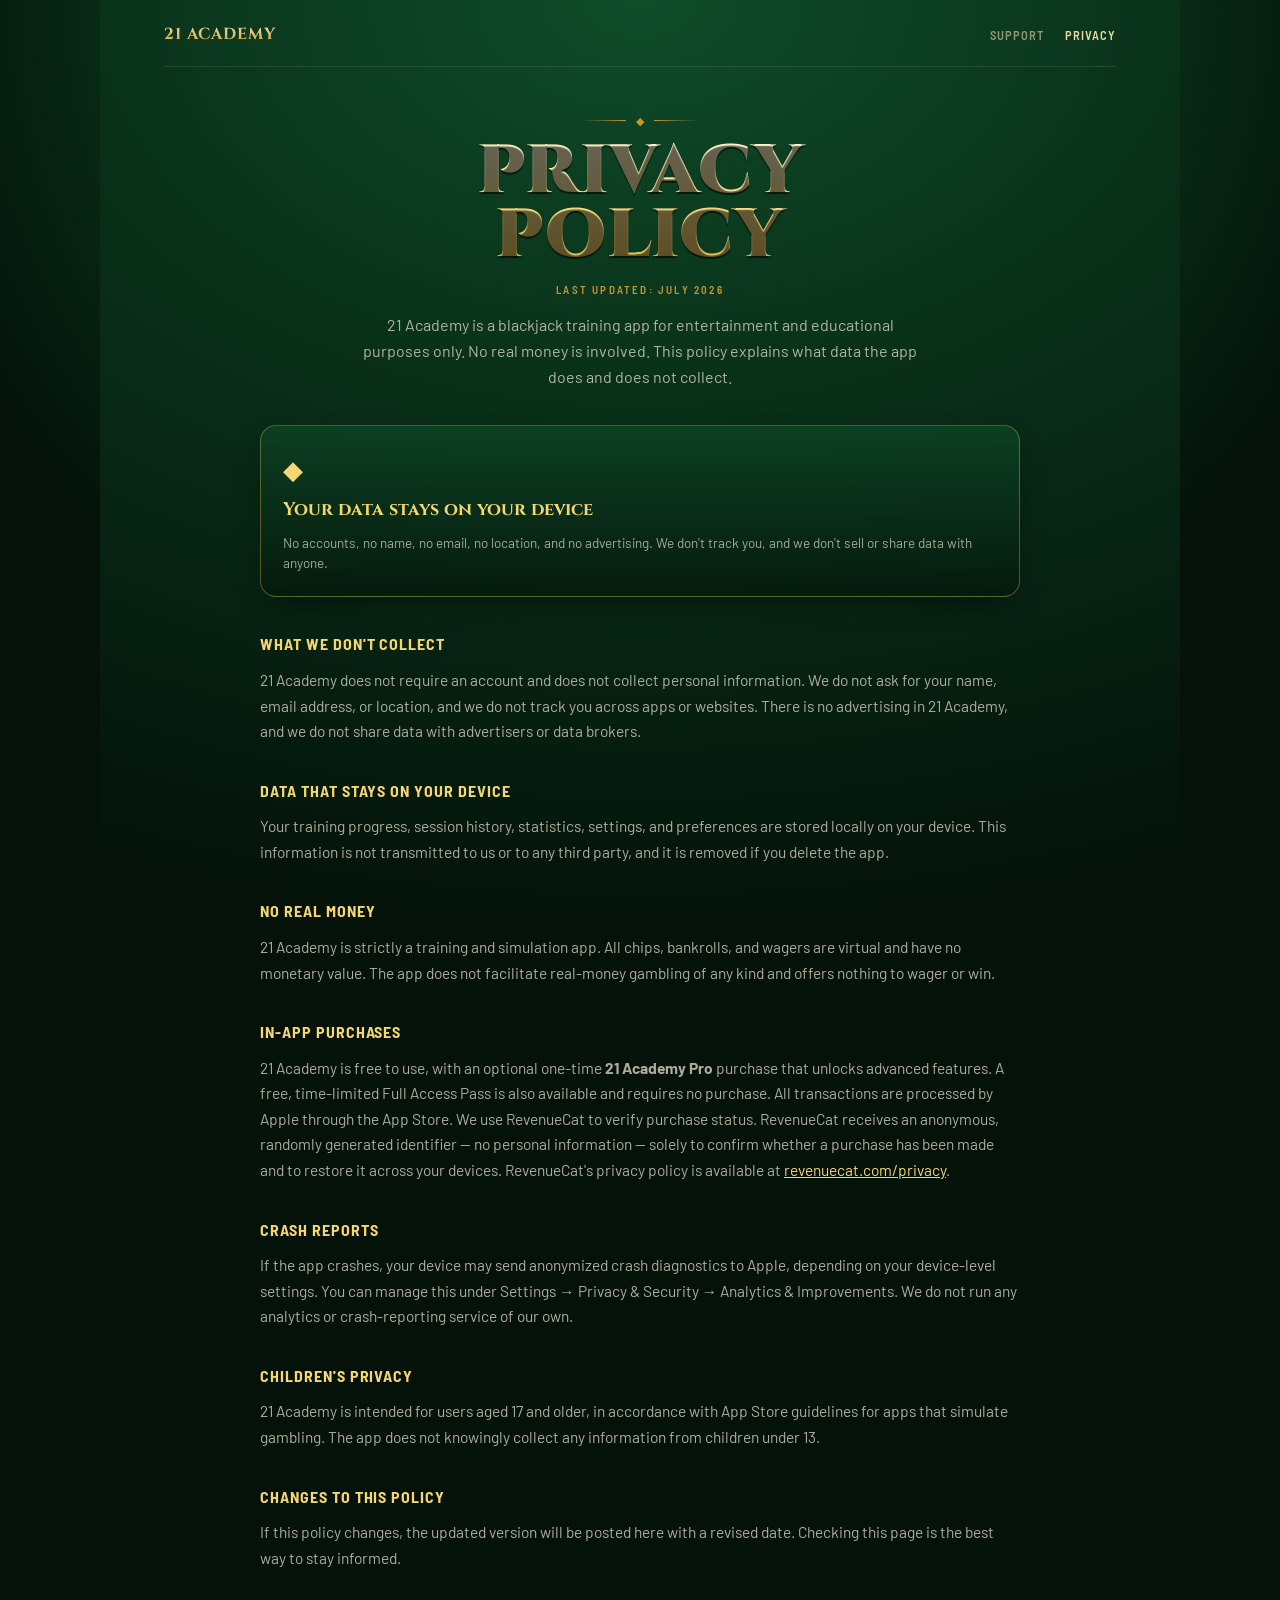
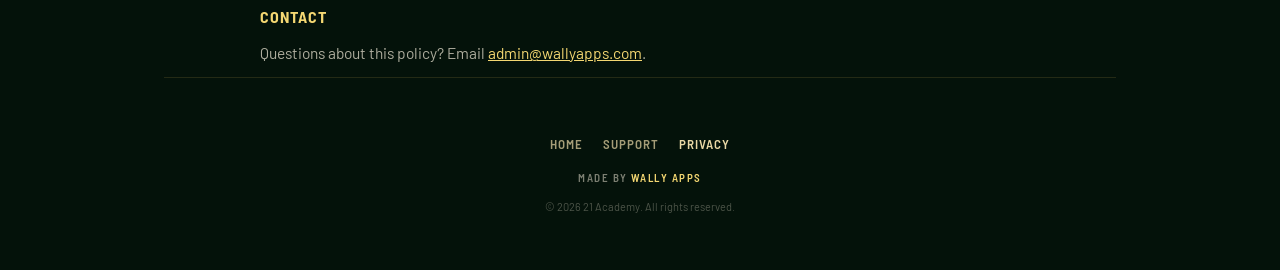
==== privacy.html @ a5bb040f "Initial 21 Academy marketing site Static site (no build step) modeled on the craps-royale site, resk" ====
<!DOCTYPE html>
<html lang="en">
<head>
<meta charset="UTF-8" />
<meta name="viewport" content="width=device-width, initial-scale=1, viewport-fit=cover" />
<title>Privacy Policy — 21 Academy</title>
<meta name="description" content="Privacy policy for 21 Academy — what data we collect and how it is used. Short version: your data stays on your device." />
<meta name="theme-color" content="#04120a" />
<link rel="preconnect" href="https://fonts.googleapis.com" />
<link rel="preconnect" href="https://fonts.gstatic.com" crossorigin />
<link href="https://fonts.googleapis.com/css2?family=Cinzel:wght@400;600;700;800;900&family=Barlow:ital,wght@0,400;0,500;0,600;0,700;1,500&family=Barlow+Semi+Condensed:wght@500;600;700&display=swap" rel="stylesheet" />
<link rel="stylesheet" href="styles.css" />
</head>
<body>

<div class="col col-doc">

  <header class="doc-header">
    <a href="index.html" class="wordmark-sm small-wordmark">21 ACADEMY</a>
    <nav>
      <a href="support.html">Support</a>
      <a href="privacy.html" class="current">Privacy</a>
    </nav>
  </header>

  <div class="doc-title-block">
    <div class="flourish"><span class="rule l"></span><span class="diamond">◆</span><span class="rule r"></span></div>
    <h1 class="h1-doc gold-foil">PRIVACY<br>POLICY</h1>
    <div class="eyebrow" style="margin-top:8px;">Last updated: July 2026</div>
    <p class="doc-intro" style="margin-top:14px;">21 Academy is a blackjack training app for entertainment and educational purposes only. No real money is involved. This policy explains what data the app does and does not collect.</p>
  </div>

  <div class="card">
    <span class="diamond-lg" aria-hidden="true">◆</span>
    <h3>Your data stays on your device</h3>
    <div class="card-sub">No accounts, no name, no email, no location, and no advertising. We don't track you, and we don't sell or share data with anyone.</div>
  </div>

  <div class="prose">

    <h2>What we don't collect</h2>
    <p>21 Academy does not require an account and does not collect personal information. We do not ask for your name, email address, or location, and we do not track you across apps or websites. There is no advertising in 21 Academy, and we do not share data with advertisers or data brokers.</p>

    <h2>Data that stays on your device</h2>
    <p>Your training progress, session history, statistics, settings, and preferences are stored locally on your device. This information is not transmitted to us or to any third party, and it is removed if you delete the app.</p>

    <h2>No real money</h2>
    <p>21 Academy is strictly a training and simulation app. All chips, bankrolls, and wagers are virtual and have no monetary value. The app does not facilitate real-money gambling of any kind and offers nothing to wager or win.</p>

    <h2>In-app purchases</h2>
    <p>21 Academy is free to use, with an optional one-time <strong>21 Academy Pro</strong> purchase that unlocks advanced features. A free, time-limited Full Access Pass is also available and requires no purchase. All transactions are processed by Apple through the App Store. We use RevenueCat to verify purchase status. RevenueCat receives an anonymous, randomly generated identifier — no personal information — solely to confirm whether a purchase has been made and to restore it across your devices. RevenueCat's privacy policy is available at <a class="lnk" href="https://www.revenuecat.com/privacy">revenuecat.com/privacy</a>.</p>

    <h2>Crash reports</h2>
    <p>If the app crashes, your device may send anonymized crash diagnostics to Apple, depending on your device-level settings. You can manage this under Settings → Privacy &amp; Security → Analytics &amp; Improvements. We do not run any analytics or crash-reporting service of our own.</p>

    <h2>Children's privacy</h2>
    <p>21 Academy is intended for users aged 17 and older, in accordance with App Store guidelines for apps that simulate gambling. The app does not knowingly collect any information from children under 13.</p>

    <h2>Changes to this policy</h2>
    <p>If this policy changes, the updated version will be posted here with a revised date. Checking this page is the best way to stay informed.</p>

    <h2>Contact</h2>
    <p>Questions about this policy? Email <a class="lnk" data-crmail href="#"><span data-crmail-show>admin (at) wallyapps (dot) com</span></a>.</p>

  </div>

  <footer class="footer">
    <nav>
      <a href="index.html">Home</a>
      <a href="support.html">Support</a>
      <a href="privacy.html" class="current">Privacy</a>
    </nav>
    <p class="madeby">Made by <a href="https://wallyapps.com">Wally Apps</a></p>
    <p class="copyright">© 2026 21 Academy. All rights reserved.</p>
  </footer>

</div>

<script src="site.js"></script>
</body>
</html>
---- styles.css ----
/* 21 Academy — shared styles. Mobile-first; column max-width 460px.
   Palette: deep casino-green felt + gold trim. Portrait phone mockups. */

*, *::before, *::after { box-sizing: border-box; }
html, body { margin: 0; padding: 0; }
body {
  background: #04120a;
  color: rgba(245, 238, 220, 0.7);
  font-family: 'Barlow', -apple-system, BlinkMacSystemFont, sans-serif;
  font-size: 14.5px;
  line-height: 1.6;
  -webkit-font-smoothing: antialiased;
  -webkit-text-size-adjust: 100%;
}
img { max-width: 100%; display: block; }
a { color: #F4D772; text-decoration: none; }
a:hover { text-decoration: underline; }

/* ---- Layout columns ---- */
.col {
  max-width: 460px;
  margin: 0 auto;
  position: relative;
}
.col-home {
  background:
    radial-gradient(130% 50% at 50% 0%, #0f4c2a 0%, #093019 42%, #04120a 100%);
  overflow: hidden;
  box-shadow: 0 0 80px rgba(0,0,0,0.6);
}
.col-doc {
  padding: 0 22px;
  background:
    radial-gradient(130% 50% at 50% 0%, #0f4c2a 0%, #093019 42%, #04120a 100%);
  min-height: 100vh;
}

/* ---- Typography helpers ---- */
.cinzel { font-family: 'Cinzel', serif; }
.barlow-sc { font-family: 'Barlow Semi Condensed', sans-serif; }

.eyebrow {
  font-family: 'Barlow Semi Condensed', sans-serif;
  font-weight: 600;
  font-size: 11px;
  letter-spacing: 0.2em;
  text-transform: uppercase;
  color: #C9962E;
}
.subhead {
  font-family: 'Barlow Semi Condensed', sans-serif;
  font-weight: 600;
  font-size: 13px;
  letter-spacing: 0.16em;
  text-transform: uppercase;
  color: #E9D8A6;
}

.gold-foil {
  background: linear-gradient(180deg, #FFF7D2 0%, #F7DE84 24%, #E6BB52 46%, #B07F2A 72%, #8C6420 86%, #EAC56F 100%);
  -webkit-background-clip: text;
  background-clip: text;
  -webkit-text-fill-color: transparent;
  color: transparent;
  background-size: 100% 220%;
  text-shadow: 0 2px 1px rgba(0,0,0,0.6);
  animation: goldShimmer 7s ease-in-out infinite alternate;
}
.section-title-gradient {
  background: linear-gradient(180deg, #FBEDB0, #E6BB52 55%, #A87E2C);
  -webkit-background-clip: text;
  background-clip: text;
  -webkit-text-fill-color: transparent;
  color: transparent;
  text-shadow: 0 1px 0 rgba(0,0,0,0.5);
}
.small-wordmark {
  background: linear-gradient(180deg, #F6E4A6, #C9962E);
  -webkit-background-clip: text;
  background-clip: text;
  -webkit-text-fill-color: transparent;
  color: transparent;
}

@keyframes goldShimmer {
  0% { background-position: 50% 0; }
  100% { background-position: 50% 100%; }
}
@keyframes floatYrot {
  0%, 100% { transform: rotate(-3deg) translateY(0); }
  50%      { transform: rotate(-3deg) translateY(-9px); }
}
@keyframes glowPulse {
  0%, 100% {
    box-shadow:
      0 6px 18px rgba(0,0,0,0.5),
      0 0 22px rgba(231,190,85,0.25),
      0 0 0 1px rgba(231,190,85,0.55) inset;
  }
  50% {
    box-shadow:
      0 6px 18px rgba(0,0,0,0.5),
      0 0 34px rgba(231,190,85,0.5),
      0 0 0 1px rgba(231,190,85,0.85) inset;
  }
}

/* ---- Wordmark: the "21" badge lockup ---- */
.wordmark-21 {
  display: inline-flex;
  align-items: center;
  gap: 8px;
}
.wordmark-21 .num {
  font-family: 'Cinzel', serif;
  font-weight: 900;
}

/* ---- Flourish divider ---- */
.flourish {
  display: flex;
  align-items: center;
  justify-content: center;
  gap: 10px;
  margin: 14px auto;
}
.flourish .rule { width: 44px; height: 1px; }
.flourish .rule.l { background: linear-gradient(90deg, transparent, #C9962E); }
.flourish .rule.r { background: linear-gradient(270deg, transparent, #C9962E); }
.flourish .diamond { color: #C9962E; font-size: 11px; line-height: 1; }

/* ---- App Store badge ---- */
.appstore-badge {
  display: inline-flex;
  align-items: center;
  gap: 11px;
  padding: 10px 20px;
  border-radius: 13px;
  background: linear-gradient(180deg, #1a1a1a, #000);
  border: 1px solid rgba(231,190,85,0.55);
  box-shadow: 0 6px 18px rgba(0,0,0,0.5);
  color: #fff;
  text-decoration: none;
}
.appstore-badge:hover { text-decoration: none; }
.appstore-badge .apple {
  width: 20px; height: 24px; fill: #fff; flex: none;
}
.appstore-badge .stack { display: flex; flex-direction: column; line-height: 1; text-align: left; }
.appstore-badge .stack .top { font-size: 9px; opacity: 0.85; }
.appstore-badge .stack .bot { font-size: 17px; font-weight: 600; margin-top: 2px; }
.appstore-badge.pulse { animation: glowPulse 4s ease-in-out infinite; }

/* ---- Sections (home) ---- */
.section {
  padding: 46px 26px;
  border-top: 1px solid rgba(231,190,85,0.12);
}
.section.hero {
  padding: 30px 26px 40px;
  position: relative;
  border-top: none;
  background: radial-gradient(125% 60% at 50% -8%, #14683a, #0a3a20 46%, #04120a 100%);
  overflow: hidden;
}
.section.features { background: linear-gradient(180deg, #05160c, #082410); }
.section.training { background: radial-gradient(120% 55% at 50% 0%, #0d3f24, #05160c); }
.section.counting { background: linear-gradient(180deg, #05160c, #082410); }
.section.table {
  background: radial-gradient(135% 70% at 50% 100%, #0f5730, #093a20 50%, #05160c 100%);
}
.section.coach { background: radial-gradient(120% 55% at 50% 0%, #0d3f24, #05160c); }
.section.cta-band {
  background: linear-gradient(180deg, #0a3a20, #04120a);
  border-top: 1px solid rgba(231,190,85,0.2);
  text-align: center;
  padding: 40px 26px;
}

.hero .bokeh {
  position: absolute;
  top: -40px; right: -60px;
  width: 180px; height: 180px;
  background: radial-gradient(circle, rgba(231,190,85,0.2), transparent 68%);
  filter: blur(4px);
  pointer-events: none;
}

/* Inline header used in hero */
.hero-header {
  display: flex;
  align-items: center;
  justify-content: space-between;
  position: relative;
  z-index: 1;
}
.hero-header .wordmark-sm {
  font-family: 'Cinzel', serif;
  font-weight: 700;
  font-size: 16px;
  letter-spacing: 0.06em;
}
.hero-header nav a {
  font-family: 'Barlow Semi Condensed', sans-serif;
  font-weight: 600;
  font-size: 12.5px;
  letter-spacing: 0.08em;
  text-transform: uppercase;
  color: rgba(233,216,166,0.6);
  margin-left: 18px;
}
.hero-header nav a:hover { color: #E9D8A6; text-decoration: none; }

/* Hero content */
.hero-inner { text-align: center; position: relative; z-index: 1; }
.hero-eyebrow { margin: 22px auto 10px; color: rgba(231,190,85,0.6); }
.h1-wordmark {
  font-family: 'Cinzel', serif;
  font-weight: 900;
  font-size: 54px;
  line-height: 0.9;
  letter-spacing: 0.01em;
  margin: 6px 0 14px;
}
.tagline {
  max-width: 340px;
  margin: 14px auto 22px;
  color: rgba(245,238,220,0.7);
  font-size: 14.5px;
}

/* Section titles */
.h2 {
  font-family: 'Cinzel', serif;
  font-weight: 700;
  font-size: 27px;
  line-height: 1.08;
  text-align: center;
  margin: 0 0 8px;
}
.h2.small { font-size: 24px; }
.section .sub {
  text-align: center;
  margin: 4px auto 22px;
  max-width: 340px;
  color: rgba(245,238,220,0.7);
  font-size: 14.5px;
}

/* Feature rows */
.feature-list {
  display: flex;
  flex-direction: column;
  gap: 22px;
  margin-top: 8px;
}
.feature-row {
  display: flex;
  gap: 15px;
  align-items: flex-start;
}
.icon-circle {
  flex: none;
  width: 46px; height: 46px;
  border-radius: 50%;
  display: flex; align-items: center; justify-content: center;
  background: radial-gradient(circle at 50% 32%, rgba(231,190,85,0.2), rgba(0,0,0,0.2));
  border: 1px solid rgba(231,190,85,0.45);
  box-shadow:
    inset 0 1px 0 rgba(255,255,255,0.12),
    0 4px 12px rgba(0,0,0,0.4);
  color: #F4D772;
  font-size: 21px;
  line-height: 1;
}
.icon-circle.sm { width: 44px; height: 44px; font-size: 20px; }
.feature-title {
  font-family: 'Barlow Semi Condensed', sans-serif;
  font-weight: 600;
  font-size: 15px;
  letter-spacing: 0.04em;
  text-transform: uppercase;
  color: #F4D772;
  margin: 2px 0 4px;
}
.feature-body {
  color: rgba(245,238,220,0.7);
  font-size: 14px;
  line-height: 1.5;
}

/* Bar-chart icon (analytics) */
.bar-icon {
  display: flex;
  align-items: flex-end;
  gap: 3px;
  height: 18px;
}
.bar-icon span {
  display: block;
  width: 4px;
  background: #F4D772;
  border-radius: 1px;
}
.bar-icon span:nth-child(1) { height: 8px; }
.bar-icon span:nth-child(2) { height: 13px; }
.bar-icon span:nth-child(3) { height: 17px; }

/* Phone mockup — PORTRAIT */
.phone {
  margin: 30px auto 0;
  width: 100%;
  max-width: 268px;
  aspect-ratio: 9 / 19.5;
  border-radius: 36px;
  padding: 5px;
  background: linear-gradient(135deg, #caa44a, #7a5a1e 38%, #e9cf86 66%, #6e4f1a);
  box-shadow:
    0 26px 50px -14px rgba(0,0,0,0.8),
    inset 0 0 0 1px rgba(255,255,255,0.12);
  position: relative;
}
.phone.float { animation: floatYrot 6s ease-in-out infinite; transform: rotate(-3deg); }
.phone .screen {
  position: relative;
  width: 100%; height: 100%;
  border-radius: 31px;
  overflow: hidden;
  background: #04120a;
}
.phone .screen img {
  width: 100%; height: 100%;
  object-fit: cover;
}
.phone .island {
  position: absolute;
  left: 50%; top: 9px;
  width: 78px; height: 7px;
  background: #000;
  border-radius: 6px;
  transform: translateX(-50%);
  z-index: 2;
}

/* Running-count widget (decorative) */
.count-widget {
  max-width: 300px;
  margin: 8px auto 22px;
  padding: 16px 20px;
  border-radius: 14px;
  background: linear-gradient(180deg, rgba(15,76,42,0.55), rgba(4,18,10,0.5));
  border: 1px solid rgba(231,190,85,0.3);
  box-shadow: inset 0 1px 0 rgba(255,255,255,0.06), 0 8px 22px -12px rgba(0,0,0,0.7);
  display: flex;
  align-items: center;
  justify-content: space-between;
}
.count-widget .cw-label {
  font-family: 'Barlow Semi Condensed', sans-serif;
  font-weight: 700;
  font-size: 10.5px;
  letter-spacing: 0.18em;
  text-transform: uppercase;
  color: #C9962E;
}
.count-widget .cw-val {
  font-family: 'Cinzel', serif;
  font-weight: 900;
  font-size: 30px;
  line-height: 1;
  color: #F4D772;
}
.count-widget .cw-col { display: flex; flex-direction: column; gap: 5px; }
.count-widget .cw-col.right { align-items: flex-end; }
.count-widget .cw-sub {
  font-family: 'Barlow', sans-serif;
  font-size: 12px;
  color: rgba(245,238,220,0.6);
}

/* Tag chips (skills) */
.tags {
  display: flex; flex-wrap: wrap;
  gap: 9px;
  justify-content: center;
  margin-top: 18px;
}
.tag {
  font-family: 'Barlow Semi Condensed', sans-serif;
  font-weight: 600;
  font-size: 12.5px;
  letter-spacing: 0.03em;
  text-transform: uppercase;
  color: #E9D8A6;
  background: linear-gradient(180deg, rgba(231,190,85,0.1), rgba(0,0,0,0.2));
  border: 1px solid rgba(231,190,85,0.3);
  border-radius: 999px;
  padding: 7px 13px;
}
.tag.hi {
  color: #F4D772;
  background: linear-gradient(180deg, rgba(231,190,85,0.22), rgba(0,0,0,0.2));
  border-color: rgba(231,190,85,0.55);
}

/* CTA band */
.cta-line {
  font-family: 'Cinzel', serif;
  font-weight: 700;
  font-size: 18px;
  margin-bottom: 18px;
}
.cta-line .d { color: #C9962E; margin: 0 8px; }

/* ---- Footer ---- */
.footer {
  text-align: center;
  padding: 38px 26px 32px;
  border-top: 1px solid rgba(231,190,85,0.14);
}
.footer .wordmark-lg {
  font-family: 'Cinzel', serif;
  font-weight: 800;
  font-size: 24px;
  letter-spacing: 0.04em;
  margin-bottom: 18px;
}
.footer nav {
  display: flex; justify-content: center; gap: 20px;
  margin-bottom: 14px;
  flex-wrap: wrap;
}
.footer nav a {
  font-family: 'Barlow Semi Condensed', sans-serif;
  font-weight: 600;
  font-size: 13px;
  letter-spacing: 0.08em;
  text-transform: uppercase;
  color: rgba(233,216,166,0.7);
}
.footer nav a.current { color: #E9D8A6; }
.footer .email-link {
  display: inline-block;
  font-size: 13px;
  color: #F4D772;
  margin-bottom: 14px;
}
.footer .disclaimer {
  max-width: 360px;
  margin: 14px auto 12px;
  color: rgba(245,238,220,0.4);
  font-size: 11px;
  line-height: 1.55;
}
.footer .madeby {
  font-family: 'Barlow Semi Condensed', sans-serif;
  font-weight: 600;
  font-size: 11px;
  letter-spacing: 0.14em;
  text-transform: uppercase;
  color: rgba(245,238,220,0.5);
  margin-bottom: 6px;
}
.footer .madeby a {
  color: #F4D772;
}
.footer .copyright {
  color: rgba(245,238,220,0.3);
  font-size: 11px;
}

/* ---- Doc page header ---- */
.doc-header {
  display: flex;
  align-items: center;
  justify-content: space-between;
  padding: 22px 0 18px;
  border-bottom: 1px solid rgba(231,190,85,0.14);
}
.doc-header .wordmark-sm {
  font-family: 'Cinzel', serif;
  font-weight: 700;
  font-size: 16px;
  letter-spacing: 0.06em;
}
.doc-header nav a {
  font-family: 'Barlow Semi Condensed', sans-serif;
  font-weight: 600;
  font-size: 12.5px;
  letter-spacing: 0.08em;
  text-transform: uppercase;
  color: rgba(233,216,166,0.6);
  margin-left: 18px;
}
.doc-header nav a.current { color: #E9D8A6; }
.doc-header nav a:hover { color: #E9D8A6; text-decoration: none; }

/* Doc title block */
.doc-title-block { text-align: center; padding: 34px 0 12px; }
.h1-doc {
  font-family: 'Cinzel', serif;
  font-weight: 900;
  font-size: 38px;
  line-height: 0.95;
  letter-spacing: 0.01em;
  margin: 6px 0 12px;
}
.doc-intro {
  max-width: 380px;
  margin: 0 auto;
  color: rgba(245,238,220,0.7);
  font-size: 14.5px;
}

/* Contact / highlight card */
.card {
  background: linear-gradient(180deg, rgba(15,76,42,0.6), rgba(4,18,10,0.5));
  border: 1px solid rgba(231,190,85,0.35);
  border-radius: 16px;
  padding: 22px;
  box-shadow: 0 10px 30px -14px rgba(0,0,0,0.7);
  margin: 24px 0;
  display: block;
  text-decoration: none;
  color: inherit;
}
.card:hover { text-decoration: none; }
.card .card-eyebrow {
  font-family: 'Barlow Semi Condensed', sans-serif;
  font-weight: 600;
  font-size: 11px;
  letter-spacing: 0.2em;
  text-transform: uppercase;
  color: #C9962E;
  margin-bottom: 8px;
}
.card .card-email {
  font-family: 'Cinzel', serif;
  font-weight: 700;
  font-size: 19px;
  color: #F4D772;
  margin: 4px 0 8px;
  word-break: break-all;
}
.card .card-sub {
  font-size: 13.5px;
  color: rgba(245,238,220,0.66);
  line-height: 1.55;
}
.card .diamond-lg {
  font-size: 26px;
  color: #F4D772;
  display: block;
  margin-bottom: 6px;
}
.card h3 {
  font-family: 'Cinzel', serif;
  font-weight: 700;
  font-size: 18px;
  color: #F4D772;
  margin: 4px 0 8px;
}

/* FAQ */
.faq-group {
  margin: 32px 0 4px;
  font-family: 'Barlow Semi Condensed', sans-serif;
  font-weight: 700;
  font-size: 13px;
  letter-spacing: 0.14em;
  text-transform: uppercase;
  color: #C9962E;
}
details.faq {
  border-bottom: 1px solid rgba(231,190,85,0.13);
}
details.faq > summary {
  list-style: none;
  cursor: pointer;
  display: flex;
  align-items: center;
  justify-content: space-between;
  gap: 14px;
  padding: 18px 0;
  font-family: 'Barlow', sans-serif;
  font-weight: 600;
  font-size: 15.5px;
  color: #F0E4C2;
}
details.faq > summary::-webkit-details-marker { display: none; }
details.faq .crq {
  flex: none;
  color: #C9962E;
  font-size: 20px;
  font-weight: 400;
  line-height: 1;
  transition: transform 0.2s;
}
details.faq[open] .crq { transform: rotate(45deg); }
details.faq .a {
  padding: 0 0 18px;
  font-size: 14px;
  line-height: 1.6;
  color: rgba(245,238,220,0.66);
}
details.faq .a p + p { margin-top: 10px; }
details.faq .a ul {
  margin: 8px 0 0;
  padding-left: 18px;
}
details.faq .a li { margin: 4px 0; }

/* Privacy prose */
.prose h2 {
  font-family: 'Barlow Semi Condensed', sans-serif;
  font-weight: 700;
  font-size: 16px;
  letter-spacing: 0.06em;
  text-transform: uppercase;
  color: #F4D772;
  margin: 34px 0 10px;
}
.prose p {
  font-family: 'Barlow', sans-serif;
  font-size: 14px;
  line-height: 1.65;
  color: rgba(245,238,220,0.7);
  margin: 0 0 12px;
}
.prose a.lnk {
  color: #F4D772;
  text-decoration: underline;
}

/* Reduced motion */
@media (prefers-reduced-motion: reduce) {
  .gold-foil { animation: none; }
  .phone.float { animation: none; }
  .appstore-badge.pulse { animation: none; }
}

/* =========================================================
   Responsive scale-up — iPad and desktop
   Mobile (<=767px) stays exactly as designed.
   ========================================================= */

/* ---- iPad / small desktop: 768px+ ---- */
@media (min-width: 768px) {
  body {
    background:
      radial-gradient(60% 40% at 50% 0%, #0f4c2a 0%, #093019 60%, #04120a 100%);
  }

  .col { max-width: 760px; }
  .col-home { box-shadow: 0 0 120px rgba(0,0,0,0.75); }
  .col-doc { padding: 0 40px; }

  .section { padding: 72px 48px; }
  .section.hero { padding: 56px 48px 64px; }
  .section.cta-band { padding: 56px 48px; }

  .h1-wordmark { font-size: 88px; }
  .h2 { font-size: 36px; }
  .h2.small { font-size: 32px; }
  .h1-doc { font-size: 54px; }
  .tagline, .sub { max-width: 460px; font-size: 16px; }
  .feature-body { font-size: 15px; }

  /* Hero: text + phone side-by-side */
  .section.hero .hero-inner {
    display: grid;
    grid-template-columns: 1.15fr 0.85fr;
    align-items: center;
    gap: 40px;
    text-align: left;
  }
  .section.hero .hero-inner > .eyebrow,
  .section.hero .hero-inner > .flourish,
  .section.hero .hero-inner > .h1-wordmark,
  .section.hero .hero-inner > .subhead,
  .section.hero .hero-inner > .tagline,
  .section.hero .hero-inner > .appstore-badge {
    grid-column: 1;
    justify-self: start;
  }
  .section.hero .hero-inner > .flourish { margin-left: 0; }
  .section.hero .hero-inner > .tagline { margin-left: 0; }
  .section.hero .hero-inner > .phone {
    grid-column: 2;
    grid-row: 1 / span 6;
    margin: 0;
    justify-self: center;
  }

  /* Feature grids: 2-column */
  .features .feature-list,
  .training .feature-list,
  .counting .feature-list,
  .coach .feature-list {
    display: grid;
    grid-template-columns: 1fr 1fr;
    gap: 28px 36px;
  }

  /* Showcase phones a touch bigger on wide screens */
  .phone { max-width: 300px; border-radius: 40px; padding: 6px; }
  .phone .screen { border-radius: 35px; }
  .phone .island { height: 8px; width: 92px; }

  /* Doc pages — wider prose */
  .doc-intro { max-width: 560px; font-size: 16px; }
  .prose p { font-size: 15.5px; }
  details.faq > summary { font-size: 17px; padding: 22px 0; }
  details.faq .a { font-size: 15px; padding-bottom: 22px; }

  .footer { padding: 56px 48px 44px; }
  .footer .wordmark-lg { font-size: 32px; }
}

/* ---- Desktop: 1100px+ ---- */
@media (min-width: 1100px) {
  .col { max-width: 1080px; }
  .col-doc { padding: 0 64px; }

  .section { padding: 96px 72px; }
  .section.hero { padding: 72px 72px 80px; }
  .section.cta-band { padding: 72px 72px; }

  .h1-wordmark { font-size: 112px; }
  .h2 { font-size: 44px; }
  .h2.small { font-size: 38px; }
  .h1-doc { font-size: 68px; }
  .tagline, .sub { max-width: 520px; font-size: 17px; }

  .section.hero .hero-inner { gap: 64px; }
  .section.hero .hero-inner > .phone { max-width: 320px; }

  /* Features go 3-up on wide screens for density */
  .features .feature-list { grid-template-columns: 1fr 1fr 1fr; }

  /* Doc prose stays comfortably narrow even in wide column */
  .col-doc .doc-title-block,
  .col-doc .card,
  .col-doc .faq-group,
  .col-doc details.faq,
  .col-doc .prose { max-width: 760px; margin-left: auto; margin-right: auto; }
}
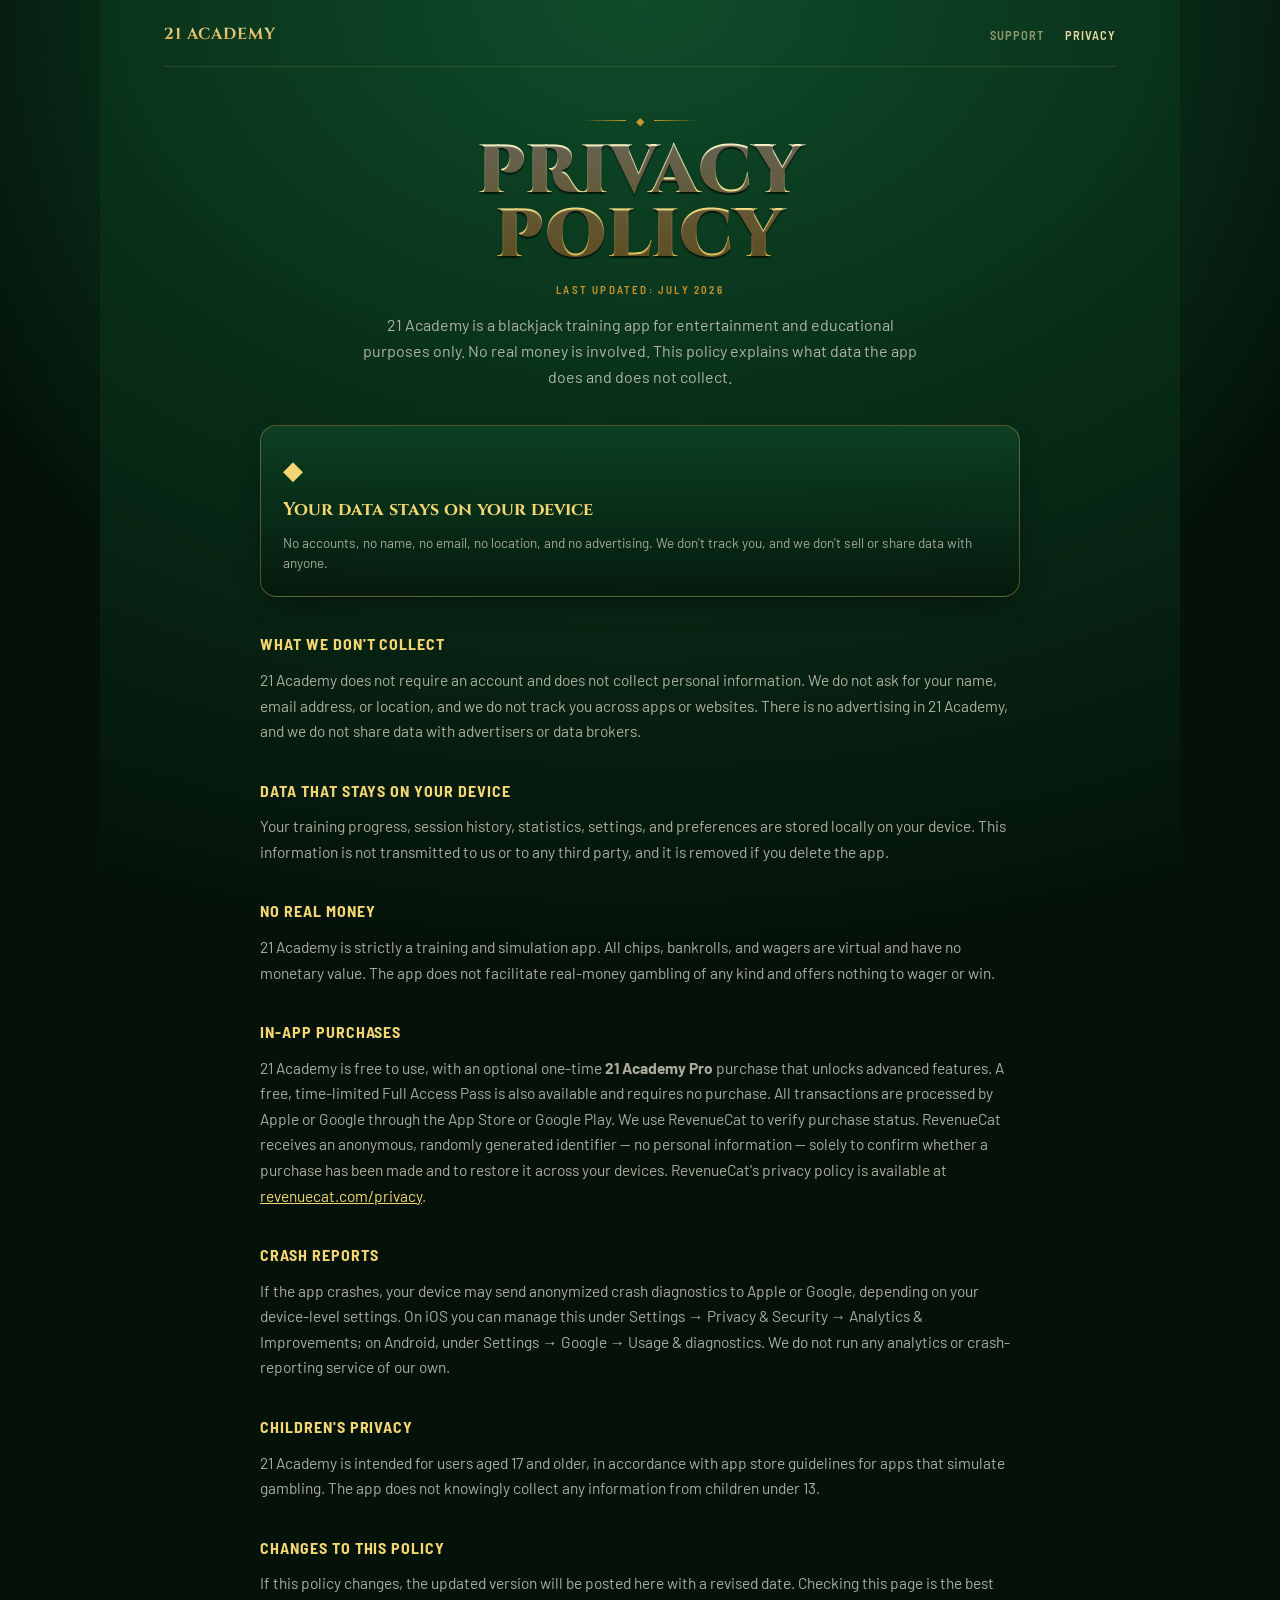
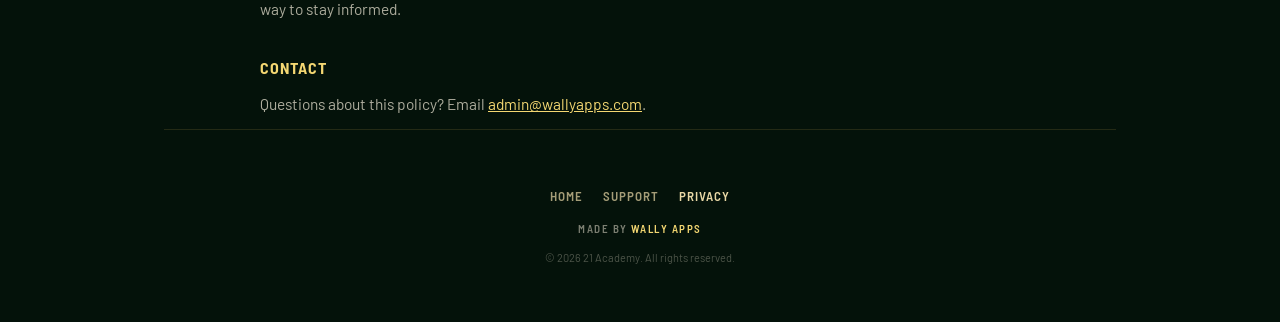
==== commit 708f6194: "Make privacy policy platform-neutral ahead of Android launch Purchase processing, crash diagnostics," ====
--- a/privacy.html
+++ b/privacy.html
@@ -48,13 +48,13 @@
     <p>21 Academy is strictly a training and simulation app. All chips, bankrolls, and wagers are virtual and have no monetary value. The app does not facilitate real-money gambling of any kind and offers nothing to wager or win.</p>
 
     <h2>In-app purchases</h2>
-    <p>21 Academy is free to use, with an optional one-time <strong>21 Academy Pro</strong> purchase that unlocks advanced features. A free, time-limited Full Access Pass is also available and requires no purchase. All transactions are processed by Apple through the App Store. We use RevenueCat to verify purchase status. RevenueCat receives an anonymous, randomly generated identifier — no personal information — solely to confirm whether a purchase has been made and to restore it across your devices. RevenueCat's privacy policy is available at <a class="lnk" href="https://www.revenuecat.com/privacy">revenuecat.com/privacy</a>.</p>
+    <p>21 Academy is free to use, with an optional one-time <strong>21 Academy Pro</strong> purchase that unlocks advanced features. A free, time-limited Full Access Pass is also available and requires no purchase. All transactions are processed by Apple or Google through the App Store or Google Play. We use RevenueCat to verify purchase status. RevenueCat receives an anonymous, randomly generated identifier — no personal information — solely to confirm whether a purchase has been made and to restore it across your devices. RevenueCat's privacy policy is available at <a class="lnk" href="https://www.revenuecat.com/privacy">revenuecat.com/privacy</a>.</p>
 
     <h2>Crash reports</h2>
-    <p>If the app crashes, your device may send anonymized crash diagnostics to Apple, depending on your device-level settings. You can manage this under Settings → Privacy &amp; Security → Analytics &amp; Improvements. We do not run any analytics or crash-reporting service of our own.</p>
+    <p>If the app crashes, your device may send anonymized crash diagnostics to Apple or Google, depending on your device-level settings. On iOS you can manage this under Settings → Privacy &amp; Security → Analytics &amp; Improvements; on Android, under Settings → Google → Usage &amp; diagnostics. We do not run any analytics or crash-reporting service of our own.</p>
 
     <h2>Children's privacy</h2>
-    <p>21 Academy is intended for users aged 17 and older, in accordance with App Store guidelines for apps that simulate gambling. The app does not knowingly collect any information from children under 13.</p>
+    <p>21 Academy is intended for users aged 17 and older, in accordance with app store guidelines for apps that simulate gambling. The app does not knowingly collect any information from children under 13.</p>
 
     <h2>Changes to this policy</h2>
     <p>If this policy changes, the updated version will be posted here with a revised date. Checking this page is the best way to stay informed.</p>
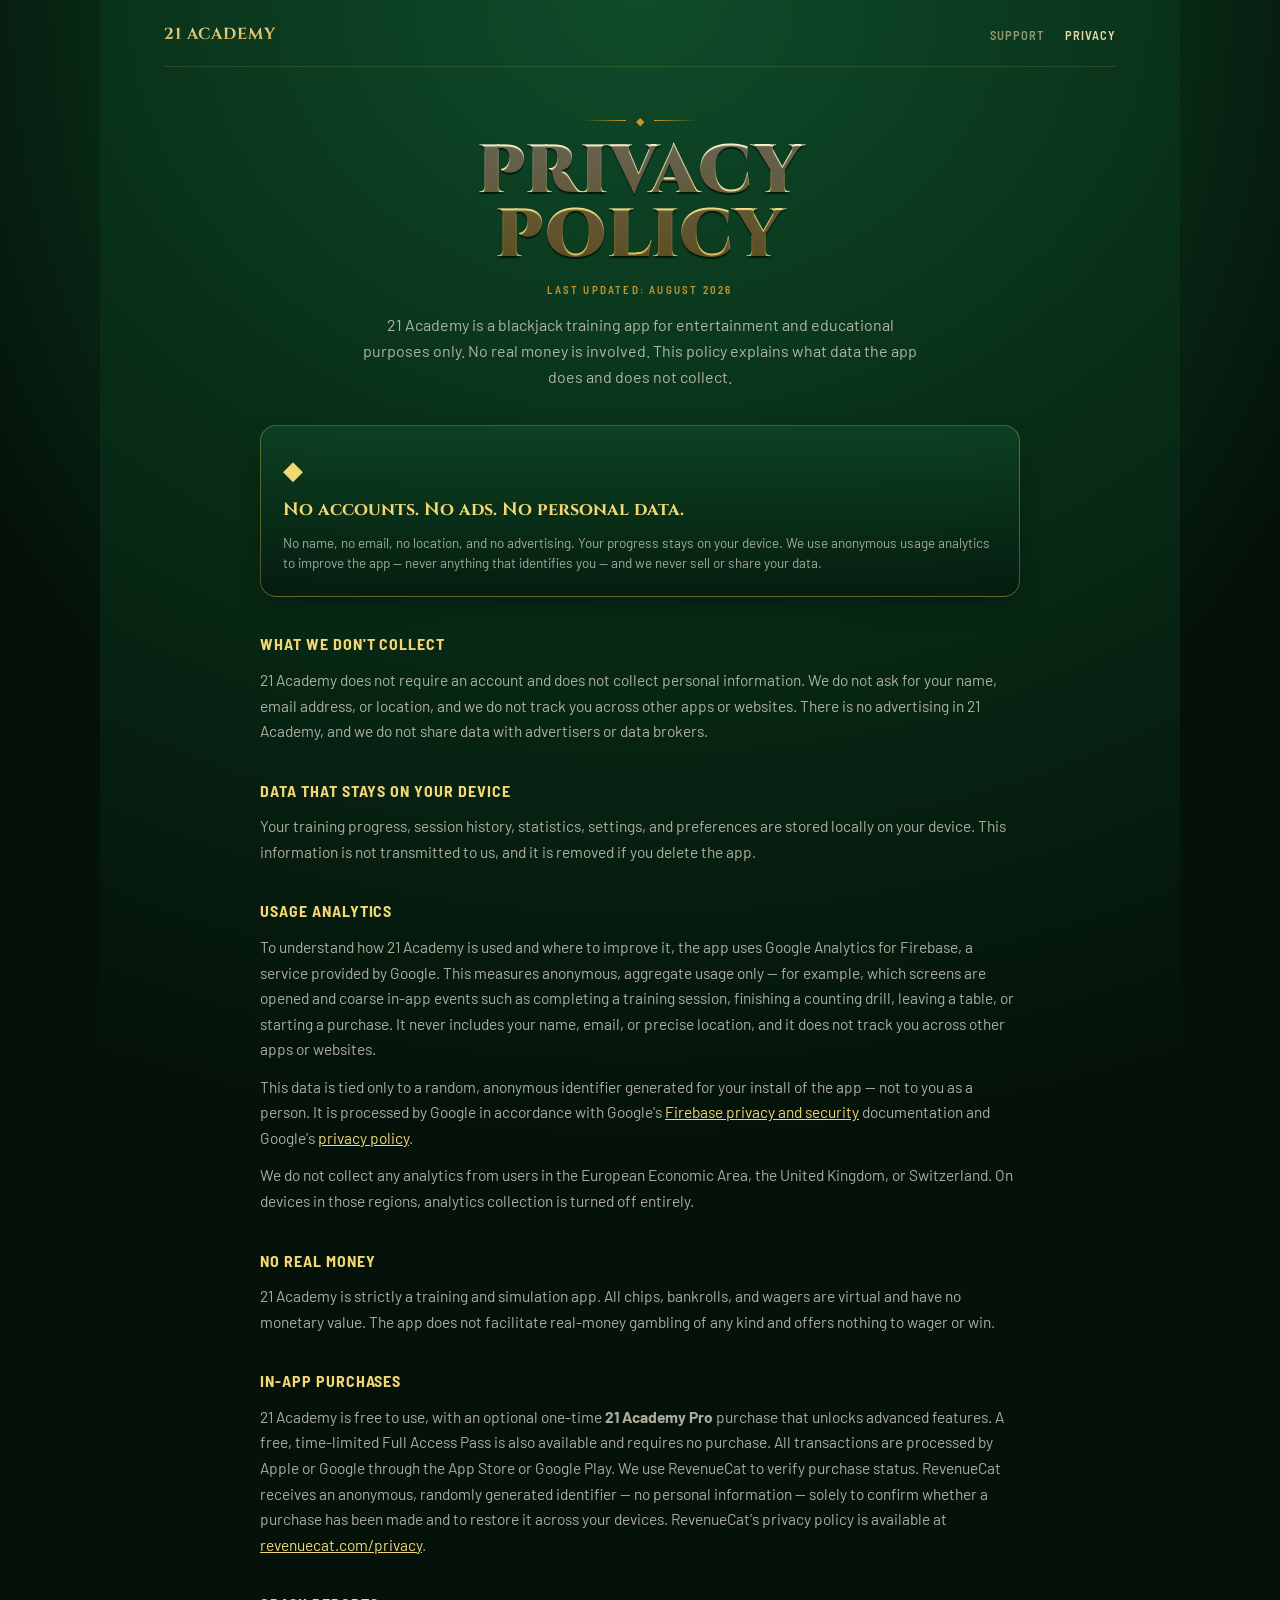
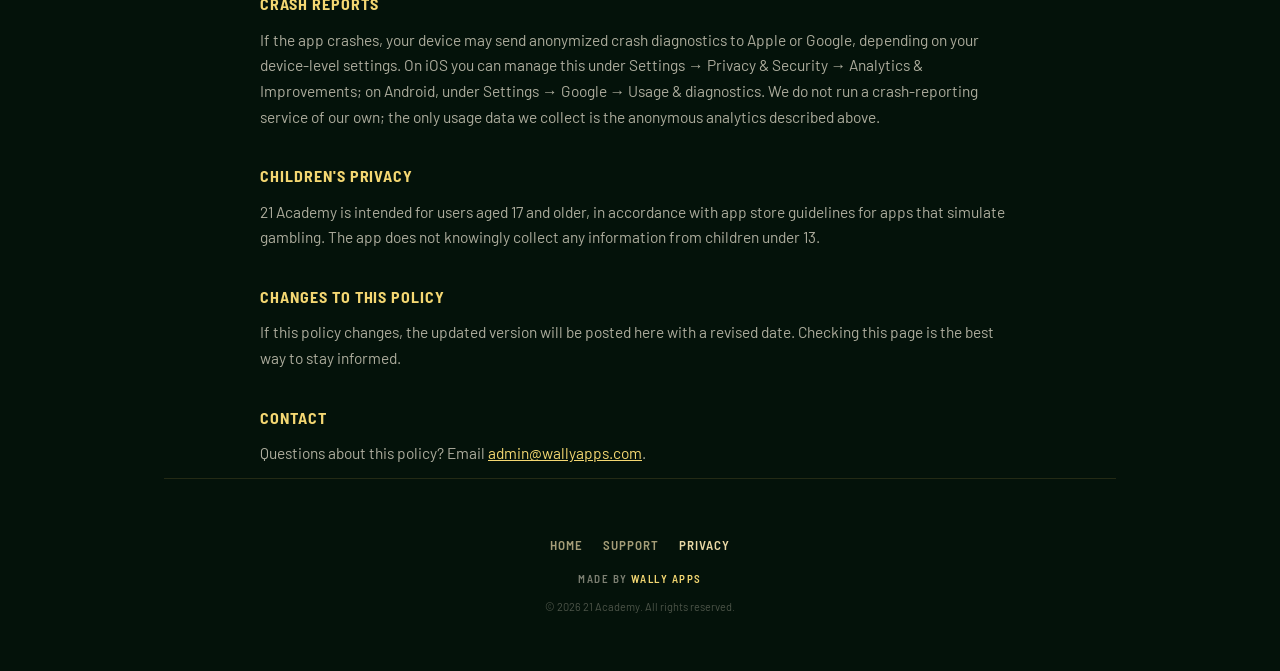
==== commit 15d6ab44: "Privacy: disclose Firebase usage analytics Reflect the Google Analytics for Firebase integration add" ====
--- a/privacy.html
+++ b/privacy.html
@@ -4,7 +4,7 @@
 <meta charset="UTF-8" />
 <meta name="viewport" content="width=device-width, initial-scale=1, viewport-fit=cover" />
 <title>Privacy Policy — 21 Academy</title>
-<meta name="description" content="Privacy policy for 21 Academy — what data we collect and how it is used. Short version: your data stays on your device." />
+<meta name="description" content="Privacy policy for 21 Academy — what data we collect and how it is used. No accounts, no ads, no personal data; only anonymous usage analytics." />
 <meta name="theme-color" content="#04120a" />
 <link rel="preconnect" href="https://fonts.googleapis.com" />
 <link rel="preconnect" href="https://fonts.gstatic.com" crossorigin />
@@ -26,23 +26,28 @@
   <div class="doc-title-block">
     <div class="flourish"><span class="rule l"></span><span class="diamond">◆</span><span class="rule r"></span></div>
     <h1 class="h1-doc gold-foil">PRIVACY<br>POLICY</h1>
-    <div class="eyebrow" style="margin-top:8px;">Last updated: July 2026</div>
+    <div class="eyebrow" style="margin-top:8px;">Last updated: August 2026</div>
     <p class="doc-intro" style="margin-top:14px;">21 Academy is a blackjack training app for entertainment and educational purposes only. No real money is involved. This policy explains what data the app does and does not collect.</p>
   </div>
 
   <div class="card">
     <span class="diamond-lg" aria-hidden="true">◆</span>
-    <h3>Your data stays on your device</h3>
-    <div class="card-sub">No accounts, no name, no email, no location, and no advertising. We don't track you, and we don't sell or share data with anyone.</div>
+    <h3>No accounts. No ads. No personal data.</h3>
+    <div class="card-sub">No name, no email, no location, and no advertising. Your progress stays on your device. We use anonymous usage analytics to improve the app — never anything that identifies you — and we never sell or share your data.</div>
   </div>
 
   <div class="prose">
 
     <h2>What we don't collect</h2>
-    <p>21 Academy does not require an account and does not collect personal information. We do not ask for your name, email address, or location, and we do not track you across apps or websites. There is no advertising in 21 Academy, and we do not share data with advertisers or data brokers.</p>
+    <p>21 Academy does not require an account and does not collect personal information. We do not ask for your name, email address, or location, and we do not track you across other apps or websites. There is no advertising in 21 Academy, and we do not share data with advertisers or data brokers.</p>
 
     <h2>Data that stays on your device</h2>
-    <p>Your training progress, session history, statistics, settings, and preferences are stored locally on your device. This information is not transmitted to us or to any third party, and it is removed if you delete the app.</p>
+    <p>Your training progress, session history, statistics, settings, and preferences are stored locally on your device. This information is not transmitted to us, and it is removed if you delete the app.</p>
+
+    <h2>Usage analytics</h2>
+    <p>To understand how 21 Academy is used and where to improve it, the app uses Google Analytics for Firebase, a service provided by Google. This measures anonymous, aggregate usage only — for example, which screens are opened and coarse in-app events such as completing a training session, finishing a counting drill, leaving a table, or starting a purchase. It never includes your name, email, or precise location, and it does not track you across other apps or websites.</p>
+    <p>This data is tied only to a random, anonymous identifier generated for your install of the app — not to you as a person. It is processed by Google in accordance with Google's <a class="lnk" href="https://firebase.google.com/support/privacy">Firebase privacy and security</a> documentation and Google's <a class="lnk" href="https://policies.google.com/privacy">privacy policy</a>.</p>
+    <p>We do not collect any analytics from users in the European Economic Area, the United Kingdom, or Switzerland. On devices in those regions, analytics collection is turned off entirely.</p>
 
     <h2>No real money</h2>
     <p>21 Academy is strictly a training and simulation app. All chips, bankrolls, and wagers are virtual and have no monetary value. The app does not facilitate real-money gambling of any kind and offers nothing to wager or win.</p>
@@ -51,7 +56,7 @@
     <p>21 Academy is free to use, with an optional one-time <strong>21 Academy Pro</strong> purchase that unlocks advanced features. A free, time-limited Full Access Pass is also available and requires no purchase. All transactions are processed by Apple or Google through the App Store or Google Play. We use RevenueCat to verify purchase status. RevenueCat receives an anonymous, randomly generated identifier — no personal information — solely to confirm whether a purchase has been made and to restore it across your devices. RevenueCat's privacy policy is available at <a class="lnk" href="https://www.revenuecat.com/privacy">revenuecat.com/privacy</a>.</p>
 
     <h2>Crash reports</h2>
-    <p>If the app crashes, your device may send anonymized crash diagnostics to Apple or Google, depending on your device-level settings. On iOS you can manage this under Settings → Privacy &amp; Security → Analytics &amp; Improvements; on Android, under Settings → Google → Usage &amp; diagnostics. We do not run any analytics or crash-reporting service of our own.</p>
+    <p>If the app crashes, your device may send anonymized crash diagnostics to Apple or Google, depending on your device-level settings. On iOS you can manage this under Settings → Privacy &amp; Security → Analytics &amp; Improvements; on Android, under Settings → Google → Usage &amp; diagnostics. We do not run a crash-reporting service of our own; the only usage data we collect is the anonymous analytics described above.</p>
 
     <h2>Children's privacy</h2>
     <p>21 Academy is intended for users aged 17 and older, in accordance with app store guidelines for apps that simulate gambling. The app does not knowingly collect any information from children under 13.</p>
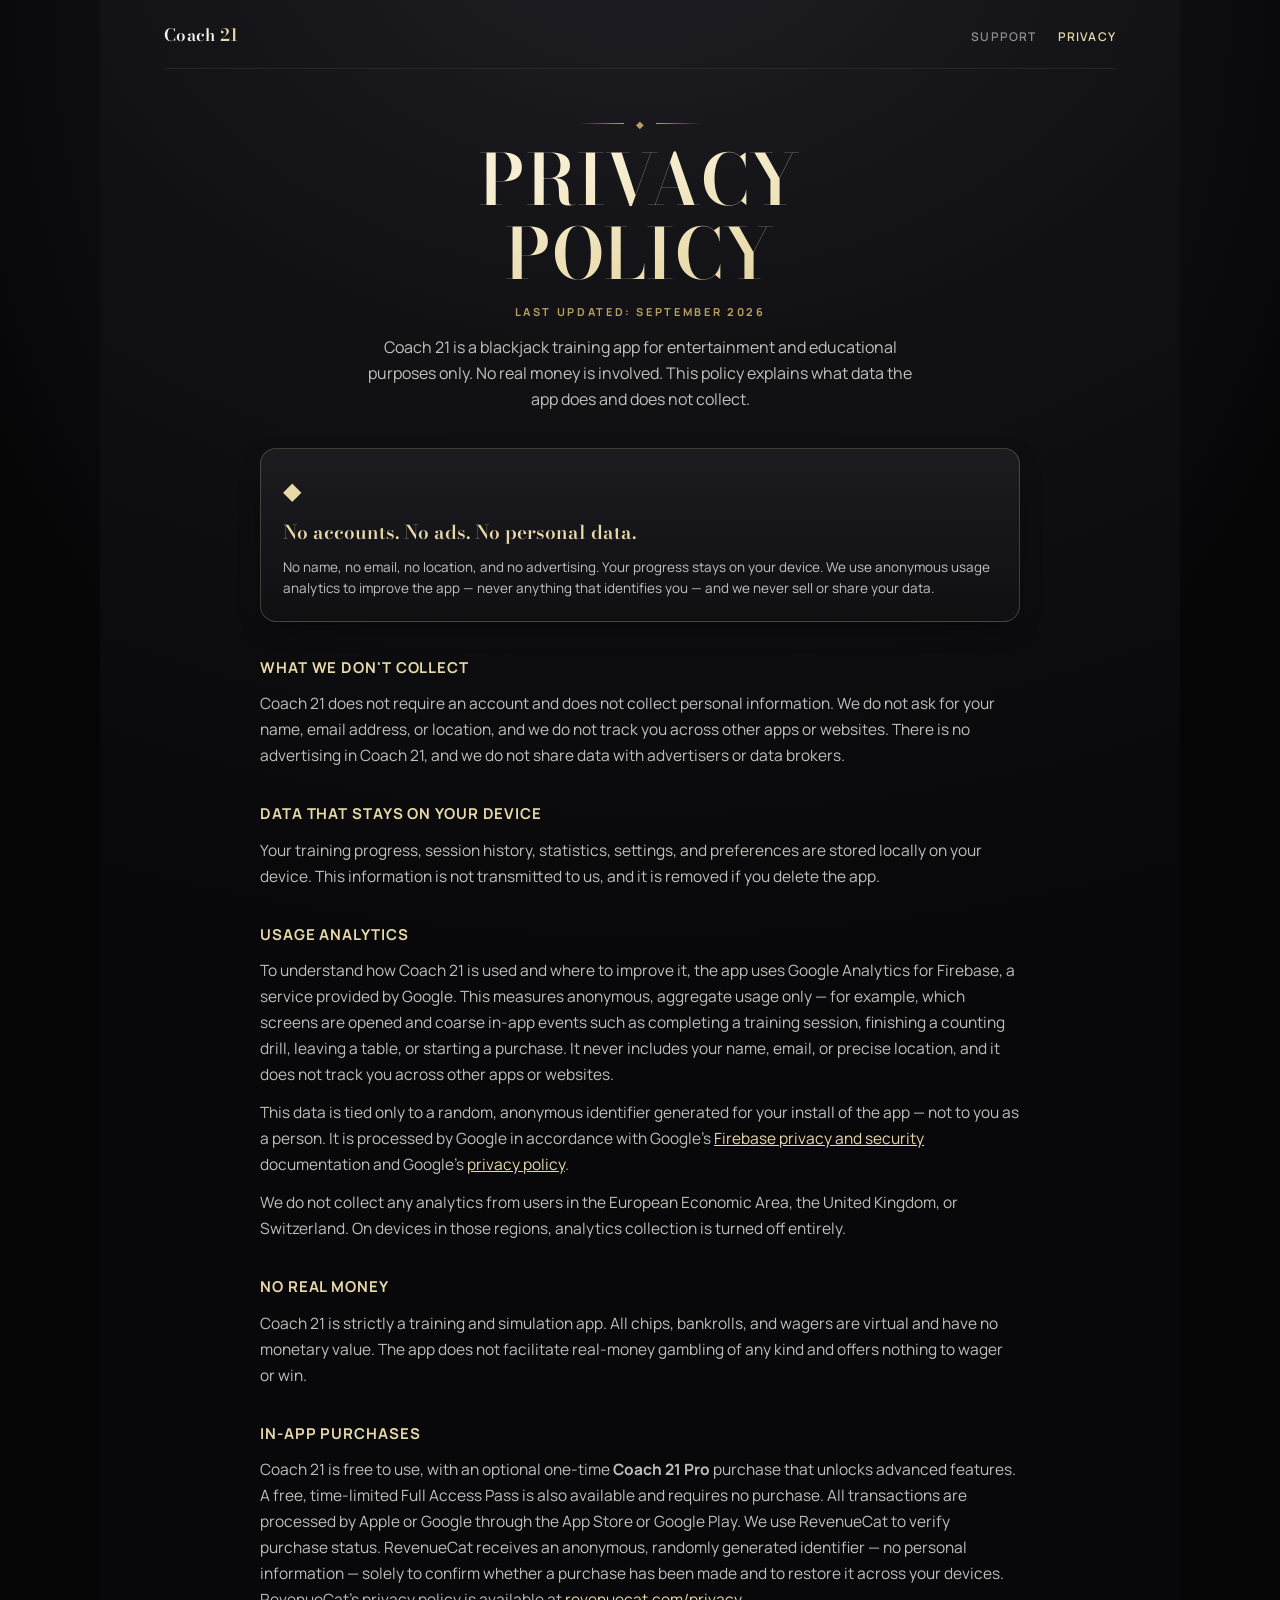
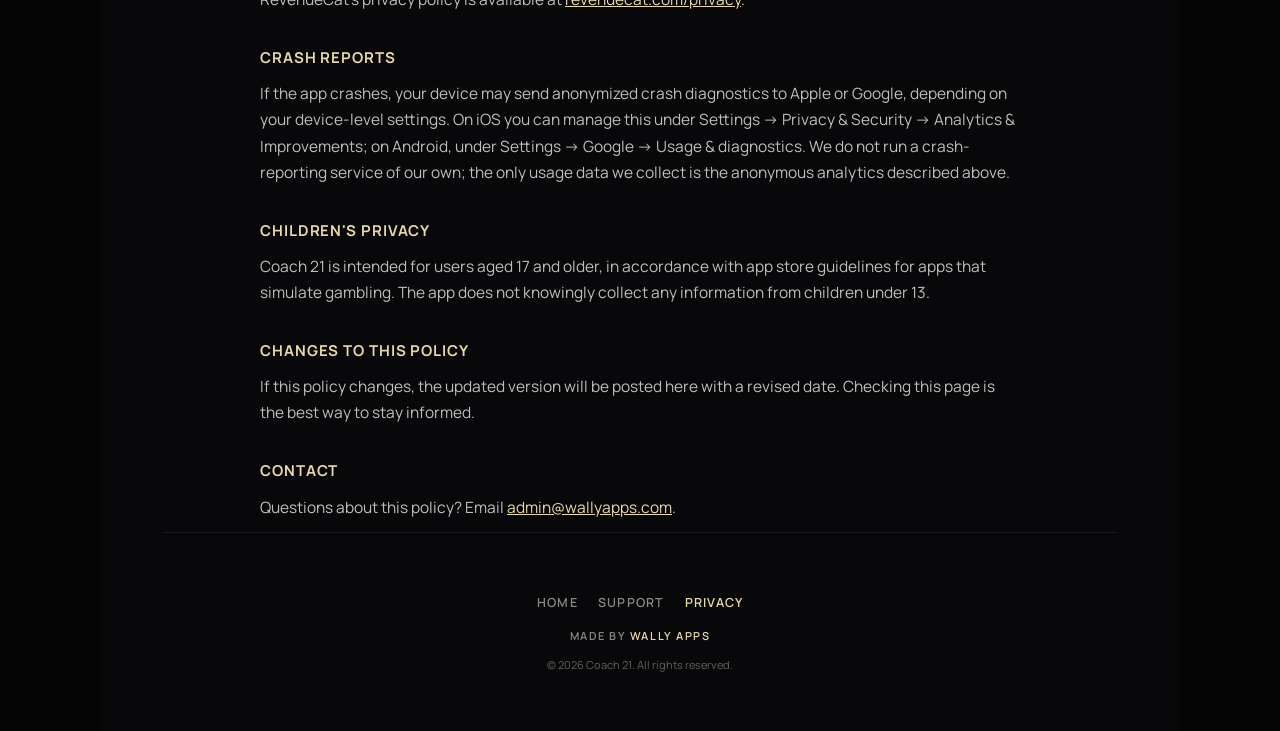
==== commit c7b867cc: "Rebrand + redesign site for Coach 21; add App Store + Google Play links Full rebrand from "21 Academ" ====
--- a/privacy.html
+++ b/privacy.html
@@ -3,12 +3,14 @@
 <head>
 <meta charset="UTF-8" />
 <meta name="viewport" content="width=device-width, initial-scale=1, viewport-fit=cover" />
-<title>Privacy Policy — 21 Academy</title>
-<meta name="description" content="Privacy policy for 21 Academy — what data we collect and how it is used. No accounts, no ads, no personal data; only anonymous usage analytics." />
-<meta name="theme-color" content="#04120a" />
+<title>Privacy Policy — Coach 21</title>
+<meta name="description" content="Privacy policy for Coach 21 — what data we collect and how it is used. No accounts, no ads, no personal data; only anonymous usage analytics." />
+<meta name="theme-color" content="#0A0A0B" />
+<link rel="icon" href="images/app-icon.png" />
+<link rel="apple-touch-icon" href="images/app-icon.png" />
 <link rel="preconnect" href="https://fonts.googleapis.com" />
 <link rel="preconnect" href="https://fonts.gstatic.com" crossorigin />
-<link href="https://fonts.googleapis.com/css2?family=Cinzel:wght@400;600;700;800;900&family=Barlow:ital,wght@0,400;0,500;0,600;0,700;1,500&family=Barlow+Semi+Condensed:wght@500;600;700&display=swap" rel="stylesheet" />
+<link href="https://fonts.googleapis.com/css2?family=Bodoni+Moda:ital,opsz,wght@0,6..96,400..700;1,6..96,400..600&family=Manrope:wght@400..800&display=swap" rel="stylesheet" />
 <link rel="stylesheet" href="styles.css" />
 </head>
 <body>
@@ -16,7 +18,7 @@
 <div class="col col-doc">
 
   <header class="doc-header">
-    <a href="index.html" class="wordmark-sm small-wordmark">21 ACADEMY</a>
+    <a href="index.html" class="wordmark-sm wordmark"><span class="co">Coach</span> <span class="num">21</span></a>
     <nav>
       <a href="support.html">Support</a>
       <a href="privacy.html" class="current">Privacy</a>
@@ -26,8 +28,8 @@
   <div class="doc-title-block">
     <div class="flourish"><span class="rule l"></span><span class="diamond">◆</span><span class="rule r"></span></div>
     <h1 class="h1-doc gold-foil">PRIVACY<br>POLICY</h1>
-    <div class="eyebrow" style="margin-top:8px;">Last updated: August 2026</div>
-    <p class="doc-intro" style="margin-top:14px;">21 Academy is a blackjack training app for entertainment and educational purposes only. No real money is involved. This policy explains what data the app does and does not collect.</p>
+    <div class="eyebrow" style="margin-top:8px;">Last updated: September 2026</div>
+    <p class="doc-intro" style="margin-top:14px;">Coach 21 is a blackjack training app for entertainment and educational purposes only. No real money is involved. This policy explains what data the app does and does not collect.</p>
   </div>
 
   <div class="card">
@@ -39,27 +41,27 @@
   <div class="prose">
 
     <h2>What we don't collect</h2>
-    <p>21 Academy does not require an account and does not collect personal information. We do not ask for your name, email address, or location, and we do not track you across other apps or websites. There is no advertising in 21 Academy, and we do not share data with advertisers or data brokers.</p>
+    <p>Coach 21 does not require an account and does not collect personal information. We do not ask for your name, email address, or location, and we do not track you across other apps or websites. There is no advertising in Coach 21, and we do not share data with advertisers or data brokers.</p>
 
     <h2>Data that stays on your device</h2>
     <p>Your training progress, session history, statistics, settings, and preferences are stored locally on your device. This information is not transmitted to us, and it is removed if you delete the app.</p>
 
     <h2>Usage analytics</h2>
-    <p>To understand how 21 Academy is used and where to improve it, the app uses Google Analytics for Firebase, a service provided by Google. This measures anonymous, aggregate usage only — for example, which screens are opened and coarse in-app events such as completing a training session, finishing a counting drill, leaving a table, or starting a purchase. It never includes your name, email, or precise location, and it does not track you across other apps or websites.</p>
+    <p>To understand how Coach 21 is used and where to improve it, the app uses Google Analytics for Firebase, a service provided by Google. This measures anonymous, aggregate usage only — for example, which screens are opened and coarse in-app events such as completing a training session, finishing a counting drill, leaving a table, or starting a purchase. It never includes your name, email, or precise location, and it does not track you across other apps or websites.</p>
     <p>This data is tied only to a random, anonymous identifier generated for your install of the app — not to you as a person. It is processed by Google in accordance with Google's <a class="lnk" href="https://firebase.google.com/support/privacy">Firebase privacy and security</a> documentation and Google's <a class="lnk" href="https://policies.google.com/privacy">privacy policy</a>.</p>
     <p>We do not collect any analytics from users in the European Economic Area, the United Kingdom, or Switzerland. On devices in those regions, analytics collection is turned off entirely.</p>
 
     <h2>No real money</h2>
-    <p>21 Academy is strictly a training and simulation app. All chips, bankrolls, and wagers are virtual and have no monetary value. The app does not facilitate real-money gambling of any kind and offers nothing to wager or win.</p>
+    <p>Coach 21 is strictly a training and simulation app. All chips, bankrolls, and wagers are virtual and have no monetary value. The app does not facilitate real-money gambling of any kind and offers nothing to wager or win.</p>
 
     <h2>In-app purchases</h2>
-    <p>21 Academy is free to use, with an optional one-time <strong>21 Academy Pro</strong> purchase that unlocks advanced features. A free, time-limited Full Access Pass is also available and requires no purchase. All transactions are processed by Apple or Google through the App Store or Google Play. We use RevenueCat to verify purchase status. RevenueCat receives an anonymous, randomly generated identifier — no personal information — solely to confirm whether a purchase has been made and to restore it across your devices. RevenueCat's privacy policy is available at <a class="lnk" href="https://www.revenuecat.com/privacy">revenuecat.com/privacy</a>.</p>
+    <p>Coach 21 is free to use, with an optional one-time <strong>Coach 21 Pro</strong> purchase that unlocks advanced features. A free, time-limited Full Access Pass is also available and requires no purchase. All transactions are processed by Apple or Google through the App Store or Google Play. We use RevenueCat to verify purchase status. RevenueCat receives an anonymous, randomly generated identifier — no personal information — solely to confirm whether a purchase has been made and to restore it across your devices. RevenueCat's privacy policy is available at <a class="lnk" href="https://www.revenuecat.com/privacy">revenuecat.com/privacy</a>.</p>
 
     <h2>Crash reports</h2>
     <p>If the app crashes, your device may send anonymized crash diagnostics to Apple or Google, depending on your device-level settings. On iOS you can manage this under Settings → Privacy &amp; Security → Analytics &amp; Improvements; on Android, under Settings → Google → Usage &amp; diagnostics. We do not run a crash-reporting service of our own; the only usage data we collect is the anonymous analytics described above.</p>
 
     <h2>Children's privacy</h2>
-    <p>21 Academy is intended for users aged 17 and older, in accordance with app store guidelines for apps that simulate gambling. The app does not knowingly collect any information from children under 13.</p>
+    <p>Coach 21 is intended for users aged 17 and older, in accordance with app store guidelines for apps that simulate gambling. The app does not knowingly collect any information from children under 13.</p>
 
     <h2>Changes to this policy</h2>
     <p>If this policy changes, the updated version will be posted here with a revised date. Checking this page is the best way to stay informed.</p>
@@ -76,7 +78,7 @@
       <a href="privacy.html" class="current">Privacy</a>
     </nav>
     <p class="madeby">Made by <a href="https://wallyapps.com">Wally Apps</a></p>
-    <p class="copyright">© 2026 21 Academy. All rights reserved.</p>
+    <p class="copyright">© 2026 Coach 21. All rights reserved.</p>
   </footer>
 
 </div>
--- a/styles.css
+++ b/styles.css
@@ -1,19 +1,45 @@
-/* 21 Academy — shared styles. Mobile-first; column max-width 460px.
-   Palette: deep casino-green felt + gold trim. Portrait phone mockups. */
+/* Coach 21 — shared styles. Mobile-first; column max-width 460px.
+   Palette: graphite "vault" + champagne gold, matching the app's redesign.
+   Type: Bodoni Moda (display serif) + Manrope (body). Portrait phone mockups. */
+
+:root {
+  /* Vault palette (mirrors src/theme/palette.ts → vault) */
+  --bg-deep: #050506;
+  --bg: #0A0A0B;
+  --bg-mid: #1B1B20;
+  --bg-card: #101013;
+  --felt: #13322A;
+  --felt-hi: #1B4437;
+  --gold: #E8D9A8;
+  --gold-hi: #F6EDD0;
+  --gold-dim: #B99F62;
+  --ink: #141414;               /* text on gold surfaces */
+  --text: #F4F2ED;
+  --text-2: rgba(244, 242, 237, 0.78);
+  --text-muted: rgba(244, 242, 237, 0.55);
+  --text-dim: rgba(244, 242, 237, 0.38);
+  --border-gold: rgba(232, 217, 168, 0.22);
+  --border-gold-hi: rgba(232, 217, 168, 0.55);
+  --border-subtle: rgba(255, 255, 255, 0.07);
+  --chip: rgba(232, 217, 168, 0.08);
+
+  --serif: 'Bodoni Moda', Georgia, 'Times New Roman', serif;
+  --sans: 'Manrope', -apple-system, BlinkMacSystemFont, 'Segoe UI', sans-serif;
+}
 
 *, *::before, *::after { box-sizing: border-box; }
 html, body { margin: 0; padding: 0; }
 body {
-  background: #04120a;
-  color: rgba(245, 238, 220, 0.7);
-  font-family: 'Barlow', -apple-system, BlinkMacSystemFont, sans-serif;
-  font-size: 14.5px;
-  line-height: 1.6;
+  background: var(--bg);
+  color: var(--text-2);
+  font-family: var(--sans);
+  font-size: 15px;
+  line-height: 1.62;
   -webkit-font-smoothing: antialiased;
   -webkit-text-size-adjust: 100%;
 }
 img { max-width: 100%; display: block; }
-a { color: #F4D772; text-decoration: none; }
+a { color: var(--gold); text-decoration: none; }
 a:hover { text-decoration: underline; }
 
 /* ---- Layout columns ---- */
@@ -24,165 +50,181 @@
 }
 .col-home {
   background:
-    radial-gradient(130% 50% at 50% 0%, #0f4c2a 0%, #093019 42%, #04120a 100%);
+    radial-gradient(135% 55% at 50% -6%, #24242c 0%, #131317 40%, #08080a 78%, #050506 100%);
   overflow: hidden;
-  box-shadow: 0 0 80px rgba(0,0,0,0.6);
+  box-shadow: 0 0 80px rgba(0, 0, 0, 0.7);
 }
 .col-doc {
   padding: 0 22px;
   background:
-    radial-gradient(130% 50% at 50% 0%, #0f4c2a 0%, #093019 42%, #04120a 100%);
+    radial-gradient(135% 45% at 50% -4%, #1e1e24 0%, #111114 44%, #08080a 100%);
   min-height: 100vh;
 }
 
 /* ---- Typography helpers ---- */
-.cinzel { font-family: 'Cinzel', serif; }
-.barlow-sc { font-family: 'Barlow Semi Condensed', sans-serif; }
+.serif { font-family: var(--serif); }
 
 .eyebrow {
-  font-family: 'Barlow Semi Condensed', sans-serif;
-  font-weight: 600;
+  font-family: var(--sans);
+  font-weight: 700;
   font-size: 11px;
-  letter-spacing: 0.2em;
-  text-transform: uppercase;
-  color: #C9962E;
+  letter-spacing: 0.24em;
+  text-transform: uppercase;
+  color: var(--gold-dim);
 }
 .subhead {
-  font-family: 'Barlow Semi Condensed', sans-serif;
-  font-weight: 600;
-  font-size: 13px;
-  letter-spacing: 0.16em;
-  text-transform: uppercase;
-  color: #E9D8A6;
-}
-
+  font-family: var(--serif);
+  font-weight: 500;
+  font-style: italic;
+  font-size: 19px;
+  letter-spacing: 0.01em;
+  color: var(--gold);
+}
+
+/* Champagne foil for display headings + wordmarks */
 .gold-foil {
-  background: linear-gradient(180deg, #FFF7D2 0%, #F7DE84 24%, #E6BB52 46%, #B07F2A 72%, #8C6420 86%, #EAC56F 100%);
+  background: linear-gradient(168deg, #FBF3D8 0%, #F6EDD0 22%, #E8D9A8 50%, #C9AE74 78%, #B99F62 100%);
   -webkit-background-clip: text;
   background-clip: text;
   -webkit-text-fill-color: transparent;
   color: transparent;
-  background-size: 100% 220%;
-  text-shadow: 0 2px 1px rgba(0,0,0,0.6);
-  animation: goldShimmer 7s ease-in-out infinite alternate;
+  background-size: 100% 200%;
+  animation: goldShimmer 8s ease-in-out infinite alternate;
 }
 .section-title-gradient {
-  background: linear-gradient(180deg, #FBEDB0, #E6BB52 55%, #A87E2C);
+  background: linear-gradient(180deg, #F6EDD0, #E8D9A8 52%, #BFA46A);
   -webkit-background-clip: text;
   background-clip: text;
   -webkit-text-fill-color: transparent;
   color: transparent;
-  text-shadow: 0 1px 0 rgba(0,0,0,0.5);
 }
 .small-wordmark {
-  background: linear-gradient(180deg, #F6E4A6, #C9962E);
-  -webkit-background-clip: text;
-  background-clip: text;
-  -webkit-text-fill-color: transparent;
-  color: transparent;
+  color: var(--text);
 }
 
 @keyframes goldShimmer {
-  0% { background-position: 50% 0; }
+  0%   { background-position: 50% 0; }
   100% { background-position: 50% 100%; }
 }
-@keyframes floatYrot {
-  0%, 100% { transform: rotate(-3deg) translateY(0); }
-  50%      { transform: rotate(-3deg) translateY(-9px); }
+@keyframes floatY {
+  0%, 100% { transform: rotate(-2.5deg) translateY(0); }
+  50%      { transform: rotate(-2.5deg) translateY(-10px); }
 }
 @keyframes glowPulse {
   0%, 100% {
     box-shadow:
-      0 6px 18px rgba(0,0,0,0.5),
-      0 0 22px rgba(231,190,85,0.25),
-      0 0 0 1px rgba(231,190,85,0.55) inset;
+      0 6px 18px rgba(0, 0, 0, 0.5),
+      0 0 22px rgba(232, 217, 168, 0.18),
+      0 0 0 1px rgba(232, 217, 168, 0.45) inset;
   }
   50% {
     box-shadow:
-      0 6px 18px rgba(0,0,0,0.5),
-      0 0 34px rgba(231,190,85,0.5),
-      0 0 0 1px rgba(231,190,85,0.85) inset;
+      0 6px 18px rgba(0, 0, 0, 0.5),
+      0 0 34px rgba(232, 217, 168, 0.34),
+      0 0 0 1px rgba(232, 217, 168, 0.7) inset;
   }
 }
 
-/* ---- Wordmark: the "21" badge lockup ---- */
-.wordmark-21 {
-  display: inline-flex;
-  align-items: center;
-  gap: 8px;
-}
-.wordmark-21 .num {
-  font-family: 'Cinzel', serif;
-  font-weight: 900;
-}
+/* ---- The "21" ring mark (app icon) ---- */
+.mark {
+  display: block;
+  border-radius: 24%;
+  box-shadow:
+    0 10px 30px -8px rgba(0, 0, 0, 0.8),
+    0 0 0 1px var(--border-gold);
+}
+.mark.hero-mark {
+  width: 88px; height: 88px;
+  margin: 0 auto 2px;
+}
+.mark.footer-mark {
+  width: 54px; height: 54px;
+  margin: 0 auto 18px;
+}
+
+/* ---- Wordmark lockup: "Coach 21" ---- */
+.wordmark {
+  font-family: var(--serif);
+  font-weight: 600;
+  letter-spacing: 0.005em;
+}
+.wordmark .co { color: var(--text); }
+.wordmark .num { color: var(--gold); }
 
 /* ---- Flourish divider ---- */
 .flourish {
   display: flex;
   align-items: center;
   justify-content: center;
-  gap: 10px;
+  gap: 12px;
   margin: 14px auto;
 }
-.flourish .rule { width: 44px; height: 1px; }
-.flourish .rule.l { background: linear-gradient(90deg, transparent, #C9962E); }
-.flourish .rule.r { background: linear-gradient(270deg, transparent, #C9962E); }
-.flourish .diamond { color: #C9962E; font-size: 11px; line-height: 1; }
-
-/* ---- App Store badge ---- */
+.flourish .rule { width: 46px; height: 1px; }
+.flourish .rule.l { background: linear-gradient(90deg, transparent, var(--gold-dim)); }
+.flourish .rule.r { background: linear-gradient(270deg, transparent, var(--gold-dim)); }
+.flourish .diamond { color: var(--gold-dim); font-size: 10px; line-height: 1; }
+
+/* ---- Store badges ---- */
+.store-badges {
+  display: flex;
+  flex-wrap: wrap;
+  gap: 12px;
+  justify-content: center;
+  align-items: center;
+}
 .appstore-badge {
   display: inline-flex;
   align-items: center;
   gap: 11px;
-  padding: 10px 20px;
+  padding: 11px 21px;
   border-radius: 13px;
-  background: linear-gradient(180deg, #1a1a1a, #000);
-  border: 1px solid rgba(231,190,85,0.55);
-  box-shadow: 0 6px 18px rgba(0,0,0,0.5);
-  color: #fff;
+  background: linear-gradient(180deg, #1c1c20, #0a0a0c);
+  border: 1px solid var(--border-gold-hi);
+  box-shadow: 0 8px 22px -8px rgba(0, 0, 0, 0.7), inset 0 1px 0 rgba(255, 255, 255, 0.06);
+  color: var(--text);
   text-decoration: none;
 }
 .appstore-badge:hover { text-decoration: none; }
-.appstore-badge .apple {
-  width: 20px; height: 24px; fill: #fff; flex: none;
-}
+.appstore-badge .apple { width: 20px; height: 24px; fill: var(--text); flex: none; }
+.appstore-badge .gplay { width: 21px; height: 23px; fill: var(--text); flex: none; }
 .appstore-badge .stack { display: flex; flex-direction: column; line-height: 1; text-align: left; }
-.appstore-badge .stack .top { font-size: 9px; opacity: 0.85; }
-.appstore-badge .stack .bot { font-size: 17px; font-weight: 600; margin-top: 2px; }
+.appstore-badge .stack .top { font-size: 9px; letter-spacing: 0.04em; opacity: 0.82; }
+.appstore-badge .stack .bot { font-size: 17px; font-weight: 700; margin-top: 2px; }
 .appstore-badge.pulse { animation: glowPulse 4s ease-in-out infinite; }
 
 /* ---- Sections (home) ---- */
 .section {
-  padding: 46px 26px;
-  border-top: 1px solid rgba(231,190,85,0.12);
+  padding: 50px 26px;
+  border-top: 1px solid var(--border-subtle);
 }
 .section.hero {
-  padding: 30px 26px 40px;
+  padding: 26px 26px 44px;
   position: relative;
   border-top: none;
-  background: radial-gradient(125% 60% at 50% -8%, #14683a, #0a3a20 46%, #04120a 100%);
+  background: radial-gradient(125% 58% at 50% -8%, #26262f, #14141a 46%, #08080a 100%);
   overflow: hidden;
 }
-.section.features { background: linear-gradient(180deg, #05160c, #082410); }
-.section.training { background: radial-gradient(120% 55% at 50% 0%, #0d3f24, #05160c); }
-.section.counting { background: linear-gradient(180deg, #05160c, #082410); }
+.section.features { background: linear-gradient(180deg, #0b0b0e, #08080a); }
+.section.training { background: radial-gradient(120% 55% at 50% 0%, #16161c, #0a0a0c); }
+.section.counting { background: linear-gradient(180deg, #08080a, #0d0d11); }
 .section.table {
-  background: radial-gradient(135% 70% at 50% 100%, #0f5730, #093a20 50%, #05160c 100%);
-}
-.section.coach { background: radial-gradient(120% 55% at 50% 0%, #0d3f24, #05160c); }
+  /* a whisper of felt green ties back to the app's table */
+  background: radial-gradient(135% 72% at 50% 100%, #123528, #0c1f18 46%, #08080a 100%);
+}
+.section.coach { background: radial-gradient(120% 55% at 50% 0%, #16161c, #0a0a0c); }
 .section.cta-band {
-  background: linear-gradient(180deg, #0a3a20, #04120a);
-  border-top: 1px solid rgba(231,190,85,0.2);
+  background: linear-gradient(180deg, #14141a, #08080a);
+  border-top: 1px solid var(--border-gold);
   text-align: center;
-  padding: 40px 26px;
+  padding: 44px 26px;
 }
 
 .hero .bokeh {
   position: absolute;
-  top: -40px; right: -60px;
-  width: 180px; height: 180px;
-  background: radial-gradient(circle, rgba(231,190,85,0.2), transparent 68%);
-  filter: blur(4px);
+  top: -50px; right: -60px;
+  width: 200px; height: 200px;
+  background: radial-gradient(circle, rgba(232, 217, 168, 0.16), transparent 68%);
+  filter: blur(6px);
   pointer-events: none;
 }
 
@@ -195,63 +237,64 @@
   z-index: 1;
 }
 .hero-header .wordmark-sm {
-  font-family: 'Cinzel', serif;
-  font-weight: 700;
-  font-size: 16px;
-  letter-spacing: 0.06em;
+  font-family: var(--serif);
+  font-weight: 600;
+  font-size: 17px;
+  letter-spacing: 0.02em;
 }
 .hero-header nav a {
-  font-family: 'Barlow Semi Condensed', sans-serif;
-  font-weight: 600;
-  font-size: 12.5px;
-  letter-spacing: 0.08em;
-  text-transform: uppercase;
-  color: rgba(233,216,166,0.6);
+  font-family: var(--sans);
+  font-weight: 600;
+  font-size: 12px;
+  letter-spacing: 0.1em;
+  text-transform: uppercase;
+  color: var(--text-muted);
   margin-left: 18px;
 }
-.hero-header nav a:hover { color: #E9D8A6; text-decoration: none; }
+.hero-header nav a:hover { color: var(--gold); text-decoration: none; }
 
 /* Hero content */
 .hero-inner { text-align: center; position: relative; z-index: 1; }
-.hero-eyebrow { margin: 22px auto 10px; color: rgba(231,190,85,0.6); }
+.hero-eyebrow { margin: 26px auto 14px; color: var(--gold-dim); }
 .h1-wordmark {
-  font-family: 'Cinzel', serif;
-  font-weight: 900;
-  font-size: 54px;
-  line-height: 0.9;
-  letter-spacing: 0.01em;
-  margin: 6px 0 14px;
+  font-family: var(--serif);
+  font-weight: 600;
+  font-size: 62px;
+  line-height: 1.04;
+  letter-spacing: 0.005em;
+  margin: 10px 0 14px;
 }
 .tagline {
-  max-width: 340px;
-  margin: 14px auto 22px;
-  color: rgba(245,238,220,0.7);
-  font-size: 14.5px;
+  max-width: 350px;
+  margin: 14px auto 24px;
+  color: var(--text-2);
+  font-size: 15px;
 }
 
 /* Section titles */
 .h2 {
-  font-family: 'Cinzel', serif;
-  font-weight: 700;
-  font-size: 27px;
-  line-height: 1.08;
+  font-family: var(--serif);
+  font-weight: 600;
+  font-size: 31px;
+  line-height: 1.14;
   text-align: center;
-  margin: 0 0 8px;
-}
-.h2.small { font-size: 24px; }
+  margin: 0 0 10px;
+  color: var(--text);
+}
+.h2.small { font-size: 27px; }
 .section .sub {
   text-align: center;
-  margin: 4px auto 22px;
-  max-width: 340px;
-  color: rgba(245,238,220,0.7);
-  font-size: 14.5px;
+  margin: 4px auto 24px;
+  max-width: 350px;
+  color: var(--text-2);
+  font-size: 15px;
 }
 
 /* Feature rows */
 .feature-list {
   display: flex;
   flex-direction: column;
-  gap: 22px;
+  gap: 24px;
   margin-top: 8px;
 }
 .feature-row {
@@ -264,29 +307,26 @@
   width: 46px; height: 46px;
   border-radius: 50%;
   display: flex; align-items: center; justify-content: center;
-  background: radial-gradient(circle at 50% 32%, rgba(231,190,85,0.2), rgba(0,0,0,0.2));
-  border: 1px solid rgba(231,190,85,0.45);
-  box-shadow:
-    inset 0 1px 0 rgba(255,255,255,0.12),
-    0 4px 12px rgba(0,0,0,0.4);
-  color: #F4D772;
-  font-size: 21px;
+  background: var(--chip);
+  border: 1px solid var(--border-gold-hi);
+  box-shadow: inset 0 1px 0 rgba(255, 255, 255, 0.08), 0 4px 12px rgba(0, 0, 0, 0.4);
+  color: var(--gold);
+  font-size: 20px;
   line-height: 1;
 }
-.icon-circle.sm { width: 44px; height: 44px; font-size: 20px; }
+.icon-circle.sm { width: 44px; height: 44px; font-size: 19px; }
 .feature-title {
-  font-family: 'Barlow Semi Condensed', sans-serif;
-  font-weight: 600;
-  font-size: 15px;
-  letter-spacing: 0.04em;
-  text-transform: uppercase;
-  color: #F4D772;
-  margin: 2px 0 4px;
+  font-family: var(--sans);
+  font-weight: 700;
+  font-size: 15.5px;
+  letter-spacing: 0.01em;
+  color: var(--text);
+  margin: 3px 0 4px;
 }
 .feature-body {
-  color: rgba(245,238,220,0.7);
+  color: var(--text-2);
   font-size: 14px;
-  line-height: 1.5;
+  line-height: 1.55;
 }
 
 /* Bar-chart icon (analytics) */
@@ -299,39 +339,36 @@
 .bar-icon span {
   display: block;
   width: 4px;
-  background: #F4D772;
+  background: var(--gold);
   border-radius: 1px;
 }
 .bar-icon span:nth-child(1) { height: 8px; }
 .bar-icon span:nth-child(2) { height: 13px; }
 .bar-icon span:nth-child(3) { height: 17px; }
 
-/* Phone mockup — PORTRAIT */
+/* Phone mockup — PORTRAIT (graphite + champagne bezel, matches the icon tile) */
 .phone {
-  margin: 30px auto 0;
+  margin: 32px auto 0;
   width: 100%;
   max-width: 268px;
   aspect-ratio: 9 / 19.5;
-  border-radius: 36px;
+  border-radius: 38px;
   padding: 5px;
-  background: linear-gradient(135deg, #caa44a, #7a5a1e 38%, #e9cf86 66%, #6e4f1a);
+  background: linear-gradient(150deg, #d8c48c 0%, #8a7233 34%, #f0e2b0 60%, #7a6425 100%);
   box-shadow:
-    0 26px 50px -14px rgba(0,0,0,0.8),
-    inset 0 0 0 1px rgba(255,255,255,0.12);
+    0 28px 52px -14px rgba(0, 0, 0, 0.85),
+    inset 0 0 0 1px rgba(255, 255, 255, 0.1);
   position: relative;
 }
-.phone.float { animation: floatYrot 6s ease-in-out infinite; transform: rotate(-3deg); }
+.phone.float { animation: floatY 6s ease-in-out infinite; transform: rotate(-2.5deg); }
 .phone .screen {
   position: relative;
   width: 100%; height: 100%;
-  border-radius: 31px;
+  border-radius: 33px;
   overflow: hidden;
-  background: #04120a;
-}
-.phone .screen img {
-  width: 100%; height: 100%;
-  object-fit: cover;
-}
+  background: var(--bg);
+}
+.phone .screen img { width: 100%; height: 100%; object-fit: cover; }
 .phone .island {
   position: absolute;
   left: 50%; top: 9px;
@@ -348,34 +385,34 @@
   margin: 8px auto 22px;
   padding: 16px 20px;
   border-radius: 14px;
-  background: linear-gradient(180deg, rgba(15,76,42,0.55), rgba(4,18,10,0.5));
-  border: 1px solid rgba(231,190,85,0.3);
-  box-shadow: inset 0 1px 0 rgba(255,255,255,0.06), 0 8px 22px -12px rgba(0,0,0,0.7);
+  background: linear-gradient(180deg, rgba(27, 27, 32, 0.9), rgba(10, 10, 11, 0.7));
+  border: 1px solid var(--border-gold);
+  box-shadow: inset 0 1px 0 rgba(255, 255, 255, 0.05), 0 8px 22px -12px rgba(0, 0, 0, 0.7);
   display: flex;
   align-items: center;
   justify-content: space-between;
 }
 .count-widget .cw-label {
-  font-family: 'Barlow Semi Condensed', sans-serif;
+  font-family: var(--sans);
   font-weight: 700;
-  font-size: 10.5px;
-  letter-spacing: 0.18em;
-  text-transform: uppercase;
-  color: #C9962E;
+  font-size: 10px;
+  letter-spacing: 0.2em;
+  text-transform: uppercase;
+  color: var(--gold-dim);
 }
 .count-widget .cw-val {
-  font-family: 'Cinzel', serif;
-  font-weight: 900;
-  font-size: 30px;
+  font-family: var(--serif);
+  font-weight: 600;
+  font-size: 32px;
   line-height: 1;
-  color: #F4D772;
-}
-.count-widget .cw-col { display: flex; flex-direction: column; gap: 5px; }
+  color: var(--gold);
+}
+.count-widget .cw-col { display: flex; flex-direction: column; gap: 6px; }
 .count-widget .cw-col.right { align-items: flex-end; }
 .count-widget .cw-sub {
-  font-family: 'Barlow', sans-serif;
+  font-family: var(--sans);
   font-size: 12px;
-  color: rgba(245,238,220,0.6);
+  color: var(--text-muted);
 }
 
 /* Tag chips (skills) */
@@ -383,46 +420,46 @@
   display: flex; flex-wrap: wrap;
   gap: 9px;
   justify-content: center;
-  margin-top: 18px;
+  margin-top: 20px;
 }
 .tag {
-  font-family: 'Barlow Semi Condensed', sans-serif;
+  font-family: var(--sans);
   font-weight: 600;
   font-size: 12.5px;
-  letter-spacing: 0.03em;
-  text-transform: uppercase;
-  color: #E9D8A6;
-  background: linear-gradient(180deg, rgba(231,190,85,0.1), rgba(0,0,0,0.2));
-  border: 1px solid rgba(231,190,85,0.3);
+  letter-spacing: 0.02em;
+  color: var(--text-2);
+  background: var(--chip);
+  border: 1px solid var(--border-gold);
   border-radius: 999px;
-  padding: 7px 13px;
+  padding: 7px 14px;
 }
 .tag.hi {
-  color: #F4D772;
-  background: linear-gradient(180deg, rgba(231,190,85,0.22), rgba(0,0,0,0.2));
-  border-color: rgba(231,190,85,0.55);
+  color: var(--ink);
+  background: linear-gradient(180deg, var(--gold-hi), var(--gold-dim));
+  border-color: var(--gold-dim);
+  font-weight: 700;
 }
 
 /* CTA band */
 .cta-line {
-  font-family: 'Cinzel', serif;
-  font-weight: 700;
-  font-size: 18px;
-  margin-bottom: 18px;
-}
-.cta-line .d { color: #C9962E; margin: 0 8px; }
+  font-family: var(--serif);
+  font-weight: 600;
+  font-size: 21px;
+  margin-bottom: 20px;
+}
+.cta-line .d { color: var(--gold-dim); margin: 0 10px; font-size: 13px; vertical-align: middle; }
 
 /* ---- Footer ---- */
 .footer {
   text-align: center;
-  padding: 38px 26px 32px;
-  border-top: 1px solid rgba(231,190,85,0.14);
+  padding: 42px 26px 34px;
+  border-top: 1px solid var(--border-subtle);
 }
 .footer .wordmark-lg {
-  font-family: 'Cinzel', serif;
-  font-weight: 800;
-  font-size: 24px;
-  letter-spacing: 0.04em;
+  font-family: var(--serif);
+  font-weight: 600;
+  font-size: 27px;
+  letter-spacing: 0.02em;
   margin-bottom: 18px;
 }
 .footer nav {
@@ -431,41 +468,39 @@
   flex-wrap: wrap;
 }
 .footer nav a {
-  font-family: 'Barlow Semi Condensed', sans-serif;
-  font-weight: 600;
-  font-size: 13px;
-  letter-spacing: 0.08em;
-  text-transform: uppercase;
-  color: rgba(233,216,166,0.7);
-}
-.footer nav a.current { color: #E9D8A6; }
+  font-family: var(--sans);
+  font-weight: 600;
+  font-size: 12.5px;
+  letter-spacing: 0.1em;
+  text-transform: uppercase;
+  color: var(--text-muted);
+}
+.footer nav a.current { color: var(--gold); }
 .footer .email-link {
   display: inline-block;
   font-size: 13px;
-  color: #F4D772;
+  color: var(--gold);
   margin-bottom: 14px;
 }
 .footer .disclaimer {
-  max-width: 360px;
-  margin: 14px auto 12px;
-  color: rgba(245,238,220,0.4);
+  max-width: 380px;
+  margin: 16px auto 12px;
+  color: var(--text-dim);
   font-size: 11px;
-  line-height: 1.55;
+  line-height: 1.6;
 }
 .footer .madeby {
-  font-family: 'Barlow Semi Condensed', sans-serif;
+  font-family: var(--sans);
   font-weight: 600;
   font-size: 11px;
   letter-spacing: 0.14em;
   text-transform: uppercase;
-  color: rgba(245,238,220,0.5);
+  color: var(--text-muted);
   margin-bottom: 6px;
 }
-.footer .madeby a {
-  color: #F4D772;
-}
+.footer .madeby a { color: var(--gold); }
 .footer .copyright {
-  color: rgba(245,238,220,0.3);
+  color: var(--text-dim);
   font-size: 11px;
 }
 
@@ -475,105 +510,103 @@
   align-items: center;
   justify-content: space-between;
   padding: 22px 0 18px;
-  border-bottom: 1px solid rgba(231,190,85,0.14);
+  border-bottom: 1px solid var(--border-subtle);
 }
 .doc-header .wordmark-sm {
-  font-family: 'Cinzel', serif;
-  font-weight: 700;
-  font-size: 16px;
-  letter-spacing: 0.06em;
+  font-family: var(--serif);
+  font-weight: 600;
+  font-size: 17px;
+  letter-spacing: 0.02em;
 }
 .doc-header nav a {
-  font-family: 'Barlow Semi Condensed', sans-serif;
-  font-weight: 600;
-  font-size: 12.5px;
-  letter-spacing: 0.08em;
-  text-transform: uppercase;
-  color: rgba(233,216,166,0.6);
+  font-family: var(--sans);
+  font-weight: 600;
+  font-size: 12px;
+  letter-spacing: 0.1em;
+  text-transform: uppercase;
+  color: var(--text-muted);
   margin-left: 18px;
 }
-.doc-header nav a.current { color: #E9D8A6; }
-.doc-header nav a:hover { color: #E9D8A6; text-decoration: none; }
+.doc-header nav a.current { color: var(--gold); }
+.doc-header nav a:hover { color: var(--gold); text-decoration: none; }
 
 /* Doc title block */
-.doc-title-block { text-align: center; padding: 34px 0 12px; }
+.doc-title-block { text-align: center; padding: 36px 0 12px; }
 .h1-doc {
-  font-family: 'Cinzel', serif;
-  font-weight: 900;
-  font-size: 38px;
-  line-height: 0.95;
-  letter-spacing: 0.01em;
-  margin: 6px 0 12px;
+  font-family: var(--serif);
+  font-weight: 600;
+  font-size: 40px;
+  line-height: 1.06;
+  letter-spacing: 0.005em;
+  margin: 8px 0 12px;
 }
 .doc-intro {
   max-width: 380px;
   margin: 0 auto;
-  color: rgba(245,238,220,0.7);
-  font-size: 14.5px;
+  color: var(--text-2);
+  font-size: 15px;
 }
 
 /* Contact / highlight card */
 .card {
-  background: linear-gradient(180deg, rgba(15,76,42,0.6), rgba(4,18,10,0.5));
-  border: 1px solid rgba(231,190,85,0.35);
+  background: linear-gradient(180deg, var(--bg-mid), var(--bg-card));
+  border: 1px solid var(--border-gold);
   border-radius: 16px;
   padding: 22px;
-  box-shadow: 0 10px 30px -14px rgba(0,0,0,0.7);
+  box-shadow: 0 10px 30px -14px rgba(0, 0, 0, 0.8);
   margin: 24px 0;
   display: block;
   text-decoration: none;
   color: inherit;
 }
-.card:hover { text-decoration: none; }
+.card:hover { text-decoration: none; border-color: var(--border-gold-hi); }
 .card .card-eyebrow {
-  font-family: 'Barlow Semi Condensed', sans-serif;
-  font-weight: 600;
+  font-family: var(--sans);
+  font-weight: 700;
   font-size: 11px;
-  letter-spacing: 0.2em;
-  text-transform: uppercase;
-  color: #C9962E;
+  letter-spacing: 0.22em;
+  text-transform: uppercase;
+  color: var(--gold-dim);
   margin-bottom: 8px;
 }
 .card .card-email {
-  font-family: 'Cinzel', serif;
-  font-weight: 700;
-  font-size: 19px;
-  color: #F4D772;
+  font-family: var(--serif);
+  font-weight: 600;
+  font-size: 20px;
+  color: var(--gold);
   margin: 4px 0 8px;
   word-break: break-all;
 }
 .card .card-sub {
   font-size: 13.5px;
-  color: rgba(245,238,220,0.66);
+  color: var(--text-2);
   line-height: 1.55;
 }
 .card .diamond-lg {
-  font-size: 26px;
-  color: #F4D772;
+  font-size: 24px;
+  color: var(--gold);
   display: block;
-  margin-bottom: 6px;
+  margin-bottom: 8px;
 }
 .card h3 {
-  font-family: 'Cinzel', serif;
-  font-weight: 700;
-  font-size: 18px;
-  color: #F4D772;
+  font-family: var(--serif);
+  font-weight: 600;
+  font-size: 19px;
+  color: var(--gold);
   margin: 4px 0 8px;
 }
 
 /* FAQ */
 .faq-group {
-  margin: 32px 0 4px;
-  font-family: 'Barlow Semi Condensed', sans-serif;
+  margin: 34px 0 4px;
+  font-family: var(--sans);
   font-weight: 700;
-  font-size: 13px;
-  letter-spacing: 0.14em;
-  text-transform: uppercase;
-  color: #C9962E;
-}
-details.faq {
-  border-bottom: 1px solid rgba(231,190,85,0.13);
-}
+  font-size: 12px;
+  letter-spacing: 0.16em;
+  text-transform: uppercase;
+  color: var(--gold-dim);
+}
+details.faq { border-bottom: 1px solid var(--border-subtle); }
 details.faq > summary {
   list-style: none;
   cursor: pointer;
@@ -582,15 +615,15 @@
   justify-content: space-between;
   gap: 14px;
   padding: 18px 0;
-  font-family: 'Barlow', sans-serif;
+  font-family: var(--sans);
   font-weight: 600;
   font-size: 15.5px;
-  color: #F0E4C2;
+  color: var(--text);
 }
 details.faq > summary::-webkit-details-marker { display: none; }
 details.faq .crq {
   flex: none;
-  color: #C9962E;
+  color: var(--gold-dim);
   font-size: 20px;
   font-weight: 400;
   line-height: 1;
@@ -600,37 +633,31 @@
 details.faq .a {
   padding: 0 0 18px;
   font-size: 14px;
-  line-height: 1.6;
-  color: rgba(245,238,220,0.66);
+  line-height: 1.62;
+  color: var(--text-2);
 }
 details.faq .a p + p { margin-top: 10px; }
-details.faq .a ul {
-  margin: 8px 0 0;
-  padding-left: 18px;
-}
+details.faq .a ul { margin: 8px 0 0; padding-left: 18px; }
 details.faq .a li { margin: 4px 0; }
 
 /* Privacy prose */
 .prose h2 {
-  font-family: 'Barlow Semi Condensed', sans-serif;
+  font-family: var(--sans);
   font-weight: 700;
-  font-size: 16px;
+  font-size: 15px;
   letter-spacing: 0.06em;
   text-transform: uppercase;
-  color: #F4D772;
+  color: var(--gold);
   margin: 34px 0 10px;
 }
 .prose p {
-  font-family: 'Barlow', sans-serif;
+  font-family: var(--sans);
   font-size: 14px;
-  line-height: 1.65;
-  color: rgba(245,238,220,0.7);
+  line-height: 1.68;
+  color: var(--text-2);
   margin: 0 0 12px;
 }
-.prose a.lnk {
-  color: #F4D772;
-  text-decoration: underline;
-}
+.prose a.lnk { color: var(--gold); text-decoration: underline; }
 
 /* Reduced motion */
 @media (prefers-reduced-motion: reduce) {
@@ -647,22 +674,23 @@
 /* ---- iPad / small desktop: 768px+ ---- */
 @media (min-width: 768px) {
   body {
-    background:
-      radial-gradient(60% 40% at 50% 0%, #0f4c2a 0%, #093019 60%, #04120a 100%);
+    background: radial-gradient(60% 40% at 50% 0%, #1a1a20 0%, #101013 60%, #050506 100%);
   }
 
   .col { max-width: 760px; }
-  .col-home { box-shadow: 0 0 120px rgba(0,0,0,0.75); }
+  .col-home { box-shadow: 0 0 120px rgba(0, 0, 0, 0.8); }
   .col-doc { padding: 0 40px; }
 
-  .section { padding: 72px 48px; }
-  .section.hero { padding: 56px 48px 64px; }
-  .section.cta-band { padding: 56px 48px; }
-
-  .h1-wordmark { font-size: 88px; }
-  .h2 { font-size: 36px; }
-  .h2.small { font-size: 32px; }
-  .h1-doc { font-size: 54px; }
+  .section { padding: 76px 48px; }
+  .section.hero { padding: 52px 48px 66px; }
+  .section.cta-band { padding: 60px 48px; }
+
+  .mark.hero-mark { width: 104px; height: 104px; }
+  .h1-wordmark { font-size: 92px; }
+  .h2 { font-size: 40px; }
+  .h2.small { font-size: 34px; }
+  .h1-doc { font-size: 56px; }
+  .subhead { font-size: 22px; }
   .tagline, .sub { max-width: 460px; font-size: 16px; }
   .feature-body { font-size: 15px; }
 
@@ -671,18 +699,20 @@
     display: grid;
     grid-template-columns: 1.15fr 0.85fr;
     align-items: center;
-    gap: 40px;
+    gap: 44px;
     text-align: left;
   }
   .section.hero .hero-inner > .eyebrow,
+  .section.hero .hero-inner > .mark,
   .section.hero .hero-inner > .flourish,
   .section.hero .hero-inner > .h1-wordmark,
   .section.hero .hero-inner > .subhead,
   .section.hero .hero-inner > .tagline,
-  .section.hero .hero-inner > .appstore-badge {
+  .section.hero .hero-inner > .store-badges {
     grid-column: 1;
     justify-self: start;
   }
+  .section.hero .hero-inner > .mark { margin-left: 0; }
   .section.hero .hero-inner > .flourish { margin-left: 0; }
   .section.hero .hero-inner > .tagline { margin-left: 0; }
   .section.hero .hero-inner > .phone {
@@ -699,12 +729,11 @@
   .coach .feature-list {
     display: grid;
     grid-template-columns: 1fr 1fr;
-    gap: 28px 36px;
+    gap: 30px 36px;
   }
 
-  /* Showcase phones a touch bigger on wide screens */
-  .phone { max-width: 300px; border-radius: 40px; padding: 6px; }
-  .phone .screen { border-radius: 35px; }
+  .phone { max-width: 300px; border-radius: 42px; padding: 6px; }
+  .phone .screen { border-radius: 37px; }
   .phone .island { height: 8px; width: 92px; }
 
   /* Doc pages — wider prose */
@@ -713,8 +742,8 @@
   details.faq > summary { font-size: 17px; padding: 22px 0; }
   details.faq .a { font-size: 15px; padding-bottom: 22px; }
 
-  .footer { padding: 56px 48px 44px; }
-  .footer .wordmark-lg { font-size: 32px; }
+  .footer { padding: 60px 48px 46px; }
+  .footer .wordmark-lg { font-size: 34px; }
 }
 
 /* ---- Desktop: 1100px+ ---- */
@@ -722,14 +751,15 @@
   .col { max-width: 1080px; }
   .col-doc { padding: 0 64px; }
 
-  .section { padding: 96px 72px; }
-  .section.hero { padding: 72px 72px 80px; }
-  .section.cta-band { padding: 72px 72px; }
-
-  .h1-wordmark { font-size: 112px; }
-  .h2 { font-size: 44px; }
-  .h2.small { font-size: 38px; }
-  .h1-doc { font-size: 68px; }
+  .section { padding: 100px 72px; }
+  .section.hero { padding: 72px 72px 84px; }
+  .section.cta-band { padding: 76px 72px; }
+
+  .mark.hero-mark { width: 116px; height: 116px; }
+  .h1-wordmark { font-size: 116px; }
+  .h2 { font-size: 46px; }
+  .h2.small { font-size: 40px; }
+  .h1-doc { font-size: 70px; }
   .tagline, .sub { max-width: 520px; font-size: 17px; }
 
   .section.hero .hero-inner { gap: 64px; }
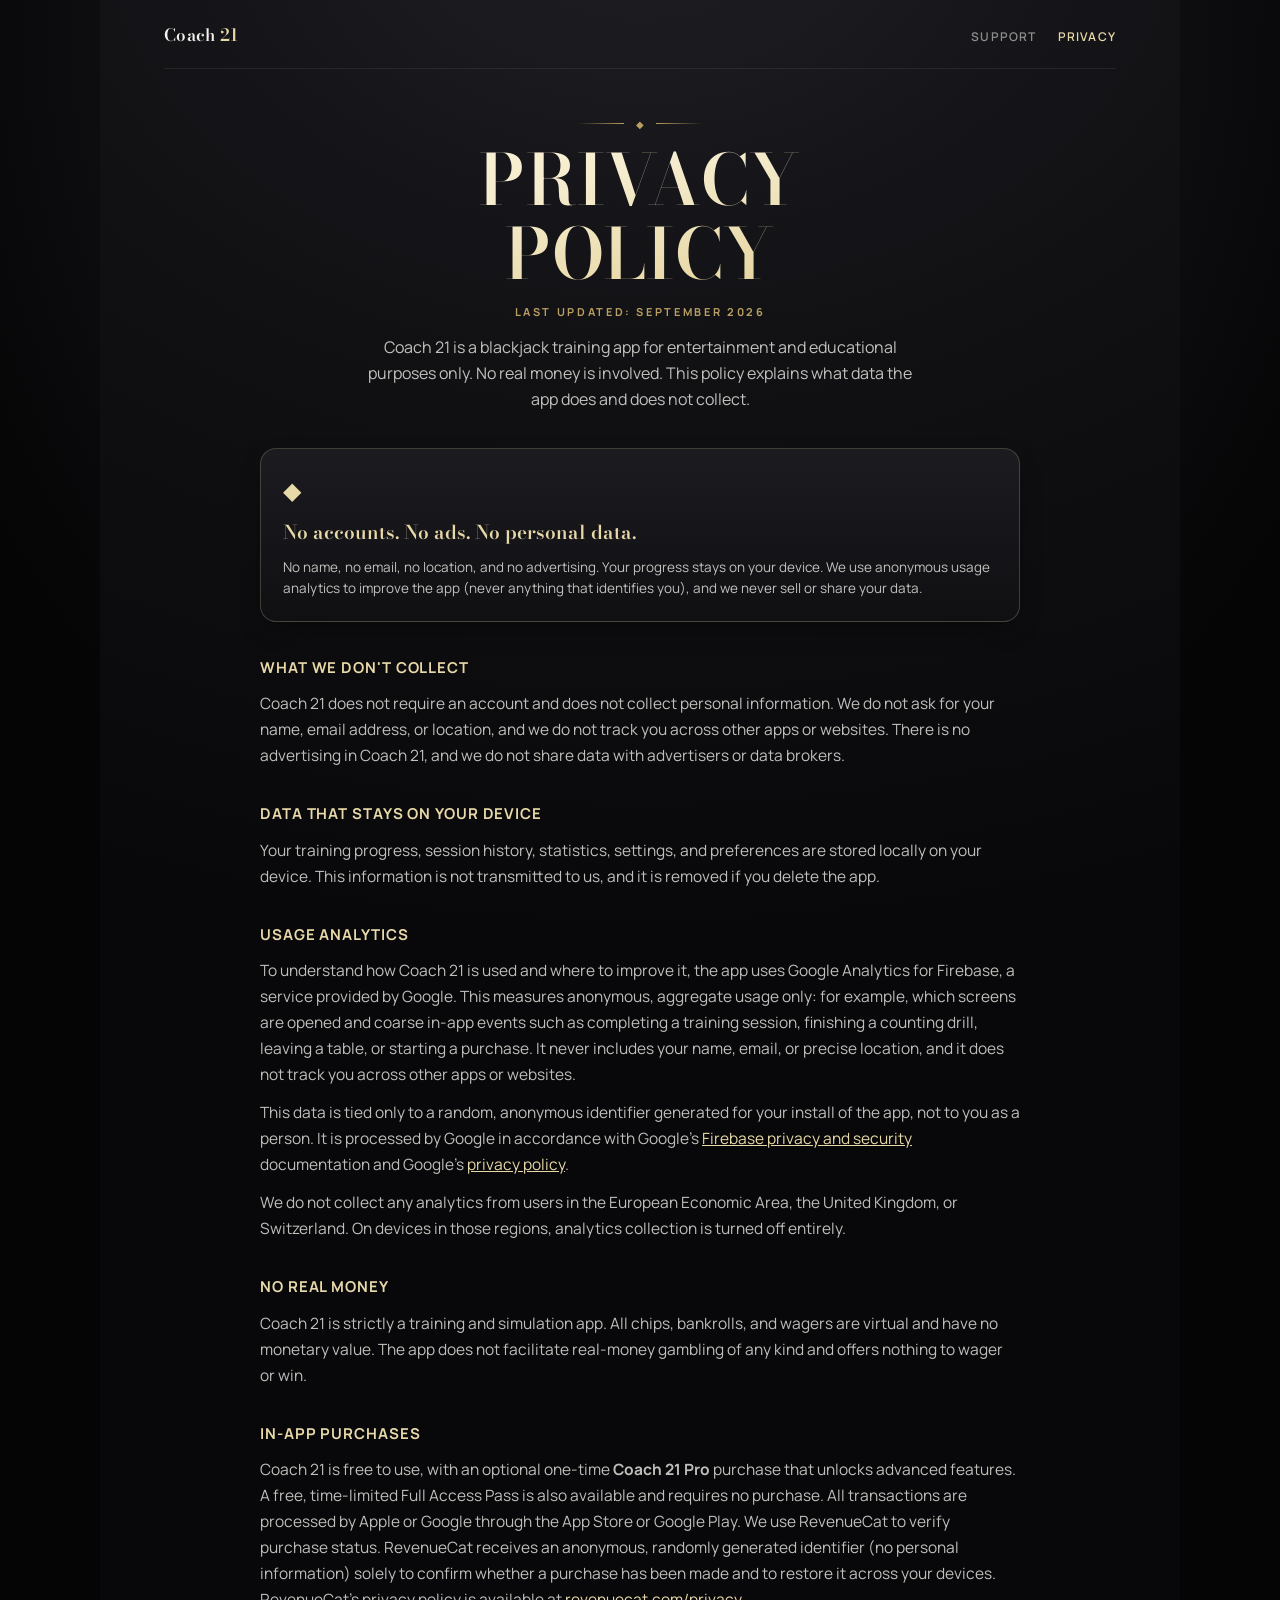
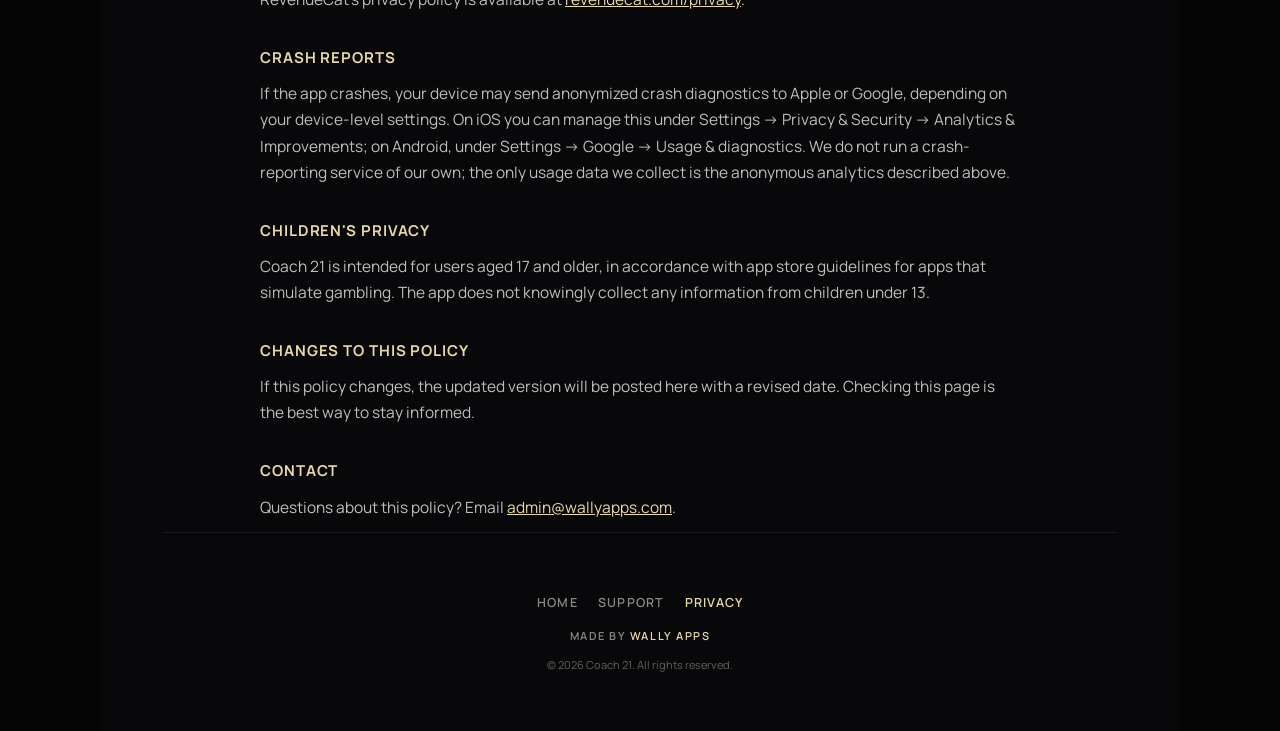
==== commit b4467b9c: "Site: remove em dashes from copy and comments Replace em dashes across all pages with colons, commas" ====
--- a/privacy.html
+++ b/privacy.html
@@ -3,15 +3,15 @@
 <head>
 <meta charset="UTF-8" />
 <meta name="viewport" content="width=device-width, initial-scale=1, viewport-fit=cover" />
-<title>Privacy Policy — Coach 21</title>
-<meta name="description" content="Privacy policy for Coach 21 — what data we collect and how it is used. No accounts, no ads, no personal data; only anonymous usage analytics." />
+<title>Privacy Policy | Coach 21</title>
+<meta name="description" content="Privacy policy for Coach 21: what data we collect and how it is used. No accounts, no ads, no personal data; only anonymous usage analytics." />
 <meta name="theme-color" content="#0A0A0B" />
 <link rel="icon" href="images/app-icon.png" />
 <link rel="apple-touch-icon" href="images/app-icon.png" />
 <link rel="preconnect" href="https://fonts.googleapis.com" />
 <link rel="preconnect" href="https://fonts.gstatic.com" crossorigin />
 <link href="https://fonts.googleapis.com/css2?family=Bodoni+Moda:ital,opsz,wght@0,6..96,400..700;1,6..96,400..600&family=Manrope:wght@400..800&display=swap" rel="stylesheet" />
-<link rel="stylesheet" href="styles.css" />
+<link rel="stylesheet" href="styles.css?v=2" />
 </head>
 <body>
 
@@ -35,7 +35,7 @@
   <div class="card">
     <span class="diamond-lg" aria-hidden="true">◆</span>
     <h3>No accounts. No ads. No personal data.</h3>
-    <div class="card-sub">No name, no email, no location, and no advertising. Your progress stays on your device. We use anonymous usage analytics to improve the app — never anything that identifies you — and we never sell or share your data.</div>
+    <div class="card-sub">No name, no email, no location, and no advertising. Your progress stays on your device. We use anonymous usage analytics to improve the app (never anything that identifies you), and we never sell or share your data.</div>
   </div>
 
   <div class="prose">
@@ -47,15 +47,15 @@
     <p>Your training progress, session history, statistics, settings, and preferences are stored locally on your device. This information is not transmitted to us, and it is removed if you delete the app.</p>
 
     <h2>Usage analytics</h2>
-    <p>To understand how Coach 21 is used and where to improve it, the app uses Google Analytics for Firebase, a service provided by Google. This measures anonymous, aggregate usage only — for example, which screens are opened and coarse in-app events such as completing a training session, finishing a counting drill, leaving a table, or starting a purchase. It never includes your name, email, or precise location, and it does not track you across other apps or websites.</p>
-    <p>This data is tied only to a random, anonymous identifier generated for your install of the app — not to you as a person. It is processed by Google in accordance with Google's <a class="lnk" href="https://firebase.google.com/support/privacy">Firebase privacy and security</a> documentation and Google's <a class="lnk" href="https://policies.google.com/privacy">privacy policy</a>.</p>
+    <p>To understand how Coach 21 is used and where to improve it, the app uses Google Analytics for Firebase, a service provided by Google. This measures anonymous, aggregate usage only: for example, which screens are opened and coarse in-app events such as completing a training session, finishing a counting drill, leaving a table, or starting a purchase. It never includes your name, email, or precise location, and it does not track you across other apps or websites.</p>
+    <p>This data is tied only to a random, anonymous identifier generated for your install of the app, not to you as a person. It is processed by Google in accordance with Google's <a class="lnk" href="https://firebase.google.com/support/privacy">Firebase privacy and security</a> documentation and Google's <a class="lnk" href="https://policies.google.com/privacy">privacy policy</a>.</p>
     <p>We do not collect any analytics from users in the European Economic Area, the United Kingdom, or Switzerland. On devices in those regions, analytics collection is turned off entirely.</p>
 
     <h2>No real money</h2>
     <p>Coach 21 is strictly a training and simulation app. All chips, bankrolls, and wagers are virtual and have no monetary value. The app does not facilitate real-money gambling of any kind and offers nothing to wager or win.</p>
 
     <h2>In-app purchases</h2>
-    <p>Coach 21 is free to use, with an optional one-time <strong>Coach 21 Pro</strong> purchase that unlocks advanced features. A free, time-limited Full Access Pass is also available and requires no purchase. All transactions are processed by Apple or Google through the App Store or Google Play. We use RevenueCat to verify purchase status. RevenueCat receives an anonymous, randomly generated identifier — no personal information — solely to confirm whether a purchase has been made and to restore it across your devices. RevenueCat's privacy policy is available at <a class="lnk" href="https://www.revenuecat.com/privacy">revenuecat.com/privacy</a>.</p>
+    <p>Coach 21 is free to use, with an optional one-time <strong>Coach 21 Pro</strong> purchase that unlocks advanced features. A free, time-limited Full Access Pass is also available and requires no purchase. All transactions are processed by Apple or Google through the App Store or Google Play. We use RevenueCat to verify purchase status. RevenueCat receives an anonymous, randomly generated identifier (no personal information) solely to confirm whether a purchase has been made and to restore it across your devices. RevenueCat's privacy policy is available at <a class="lnk" href="https://www.revenuecat.com/privacy">revenuecat.com/privacy</a>.</p>
 
     <h2>Crash reports</h2>
     <p>If the app crashes, your device may send anonymized crash diagnostics to Apple or Google, depending on your device-level settings. On iOS you can manage this under Settings → Privacy &amp; Security → Analytics &amp; Improvements; on Android, under Settings → Google → Usage &amp; diagnostics. We do not run a crash-reporting service of our own; the only usage data we collect is the anonymous analytics described above.</p>
--- a/styles.css
+++ b/styles.css
@@ -1,4 +1,4 @@
-/* Coach 21 — shared styles. Mobile-first; column max-width 460px.
+/* Coach 21: shared styles. Mobile-first; column max-width 460px.
    Palette: graphite "vault" + champagne gold, matching the app's redesign.
    Type: Bodoni Moda (display serif) + Manrope (body). Portrait phone mockups. */
 
@@ -125,23 +125,6 @@
   }
 }
 
-/* ---- The "21" ring mark (app icon) ---- */
-.mark {
-  display: block;
-  border-radius: 24%;
-  box-shadow:
-    0 10px 30px -8px rgba(0, 0, 0, 0.8),
-    0 0 0 1px var(--border-gold);
-}
-.mark.hero-mark {
-  width: 88px; height: 88px;
-  margin: 0 auto 2px;
-}
-.mark.footer-mark {
-  width: 54px; height: 54px;
-  margin: 0 auto 18px;
-}
-
 /* ---- Wordmark lockup: "Coach 21" ---- */
 .wordmark {
   font-family: var(--serif);
@@ -150,6 +133,15 @@
 }
 .wordmark .co { color: var(--text); }
 .wordmark .num { color: var(--gold); }
+
+/* The "21" rendered as the app-icon ring mark, sized to the wordmark letters.
+   Folds the brand mark into the name so we don't repeat "21" (icon + text). */
+.ring21 {
+  height: 1.4em;
+  width: auto;
+  vertical-align: -0.35em;
+  margin-left: 0.12em;
+}
 
 /* ---- Flourish divider ---- */
 .flourish {
@@ -259,8 +251,8 @@
 .h1-wordmark {
   font-family: var(--serif);
   font-weight: 600;
-  font-size: 62px;
-  line-height: 1.04;
+  font-size: 50px;
+  line-height: 1.1;
   letter-spacing: 0.005em;
   margin: 10px 0 14px;
 }
@@ -346,12 +338,11 @@
 .bar-icon span:nth-child(2) { height: 13px; }
 .bar-icon span:nth-child(3) { height: 17px; }
 
-/* Phone mockup — PORTRAIT (graphite + champagne bezel, matches the icon tile) */
+/* Phone mockup: PORTRAIT (graphite + champagne bezel, matches the icon tile) */
 .phone {
   margin: 32px auto 0;
   width: 100%;
   max-width: 268px;
-  aspect-ratio: 9 / 19.5;
   border-radius: 38px;
   padding: 5px;
   background: linear-gradient(150deg, #d8c48c 0%, #8a7233 34%, #f0e2b0 60%, #7a6425 100%);
@@ -363,12 +354,15 @@
 .phone.float { animation: floatY 6s ease-in-out infinite; transform: rotate(-2.5deg); }
 .phone .screen {
   position: relative;
-  width: 100%; height: 100%;
+  width: 100%;
+  height: 0;
+  /* Aspect ratio via padding (WebKit-safe): 9:19.5 portrait frame. */
+  padding-bottom: 216.67%;
   border-radius: 33px;
   overflow: hidden;
   background: var(--bg);
 }
-.phone .screen img { width: 100%; height: 100%; object-fit: cover; }
+.phone .screen img { position: absolute; top: 0; left: 0; width: 100%; height: 100%; object-fit: cover; }
 .phone .island {
   position: absolute;
   left: 50%; top: 9px;
@@ -667,7 +661,7 @@
 }
 
 /* =========================================================
-   Responsive scale-up — iPad and desktop
+   Responsive scale-up: iPad and desktop
    Mobile (<=767px) stays exactly as designed.
    ========================================================= */
 
@@ -685,8 +679,7 @@
   .section.hero { padding: 52px 48px 66px; }
   .section.cta-band { padding: 60px 48px; }
 
-  .mark.hero-mark { width: 104px; height: 104px; }
-  .h1-wordmark { font-size: 92px; }
+  .h1-wordmark { font-size: 76px; }
   .h2 { font-size: 40px; }
   .h2.small { font-size: 34px; }
   .h1-doc { font-size: 56px; }
@@ -694,17 +687,18 @@
   .tagline, .sub { max-width: 460px; font-size: 16px; }
   .feature-body { font-size: 15px; }
 
-  /* Hero: text + phone side-by-side */
+  /* Hero: text + phone side-by-side. The phone is taller than the text
+     column, so centering it makes its (tilted, floating) top ride up into
+     the header; push the whole grid down to keep clear of the nav. */
   .section.hero .hero-inner {
     display: grid;
     grid-template-columns: 1.15fr 0.85fr;
     align-items: center;
     gap: 44px;
+    margin-top: 44px;
     text-align: left;
   }
   .section.hero .hero-inner > .eyebrow,
-  .section.hero .hero-inner > .mark,
-  .section.hero .hero-inner > .flourish,
   .section.hero .hero-inner > .h1-wordmark,
   .section.hero .hero-inner > .subhead,
   .section.hero .hero-inner > .tagline,
@@ -712,12 +706,10 @@
     grid-column: 1;
     justify-self: start;
   }
-  .section.hero .hero-inner > .mark { margin-left: 0; }
-  .section.hero .hero-inner > .flourish { margin-left: 0; }
   .section.hero .hero-inner > .tagline { margin-left: 0; }
   .section.hero .hero-inner > .phone {
     grid-column: 2;
-    grid-row: 1 / span 6;
+    grid-row: 1 / span 5;
     margin: 0;
     justify-self: center;
   }
@@ -736,7 +728,7 @@
   .phone .screen { border-radius: 37px; }
   .phone .island { height: 8px; width: 92px; }
 
-  /* Doc pages — wider prose */
+  /* Doc pages: wider prose */
   .doc-intro { max-width: 560px; font-size: 16px; }
   .prose p { font-size: 15.5px; }
   details.faq > summary { font-size: 17px; padding: 22px 0; }
@@ -755,8 +747,7 @@
   .section.hero { padding: 72px 72px 84px; }
   .section.cta-band { padding: 76px 72px; }
 
-  .mark.hero-mark { width: 116px; height: 116px; }
-  .h1-wordmark { font-size: 116px; }
+  .h1-wordmark { font-size: 96px; }
   .h2 { font-size: 46px; }
   .h2.small { font-size: 40px; }
   .h1-doc { font-size: 70px; }
